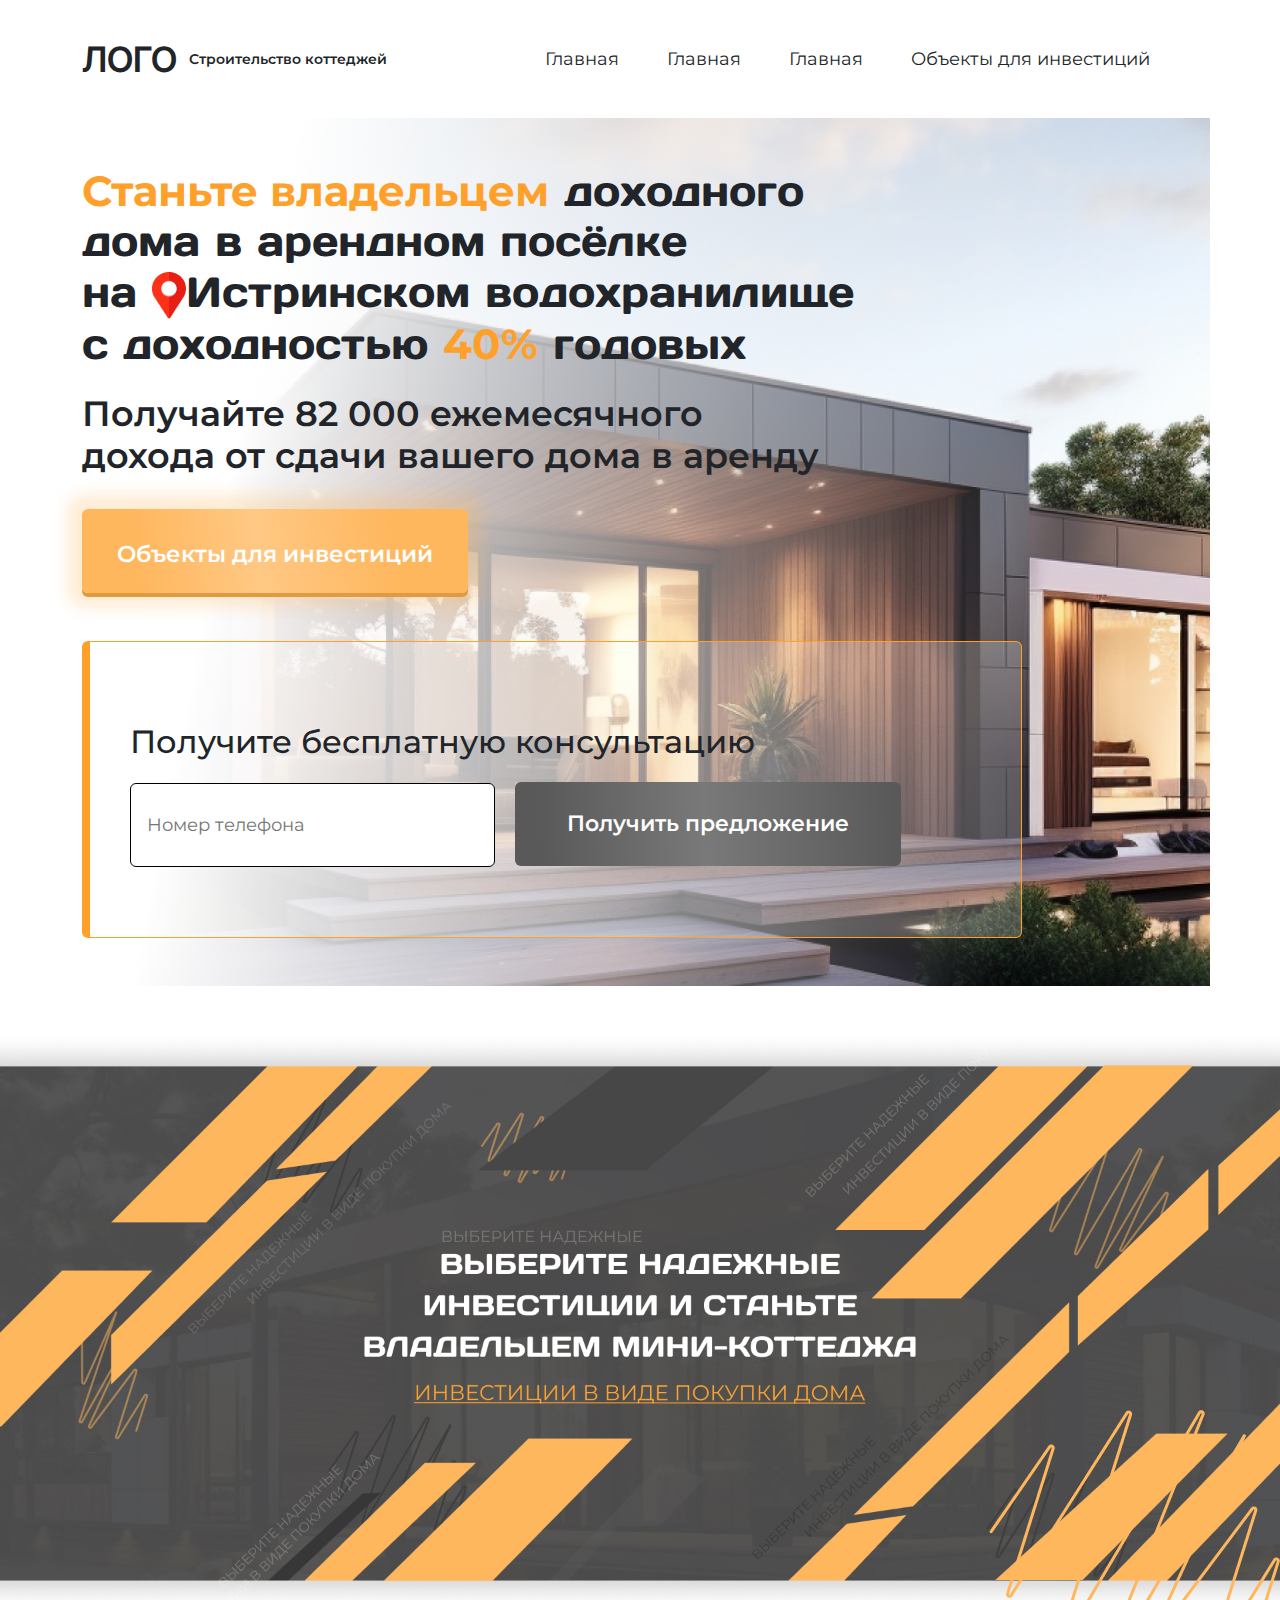
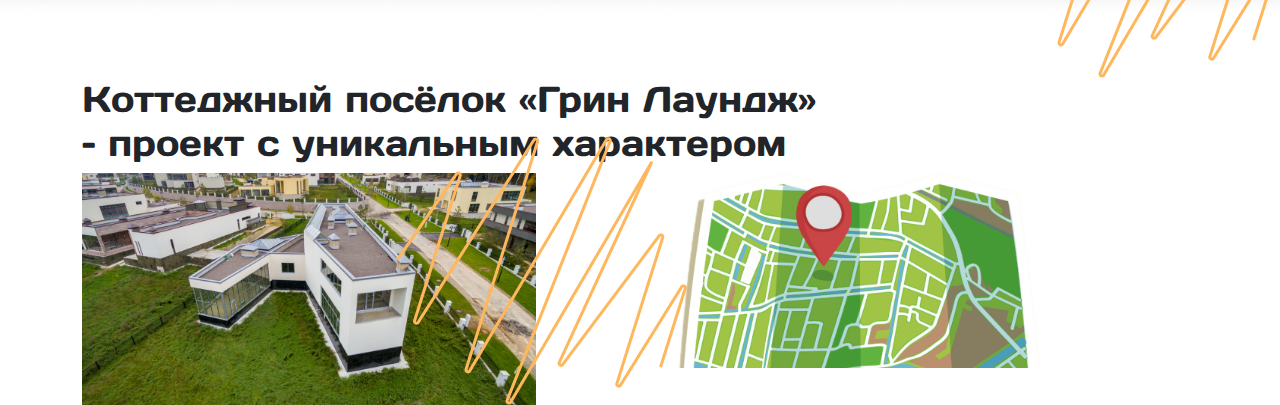
==== index.html @ 373dc723 "house" ====
<!DOCTYPE html>
<html lang="en">
<head>
    <meta charset="UTF-8">
    <meta http-equiv="X-UA-Compatible" content="IE=edge">
    <meta name="viewport" content="width=device-width, initial-scale=1.0">
    <title>Строительство домов</title>
    <link rel="stylesheet" href="static/bootstrap.min.css">
    <script src="static/bootstrap.min.js"></script>
    <script src="static/jqery3_7_1.js"></script>

    <!-- ШРИФТЫ С GOOGLE -->
    <link rel="preconnect" href="https://fonts.googleapis.com">
    <link rel="preconnect" href="https://fonts.gstatic.com" crossorigin>
    <link href="https://fonts.googleapis.com/css2?family=Inter&display=swap" rel="stylesheet">
    <link href="https://fonts.googleapis.com/css2?family=Montserrat&display=swap" rel="stylesheet">
    <link href="https://fonts.googleapis.com/css2?family=Days+One&family=Montserrat&display=swap" rel="stylesheet">
    <!-- --- -->


    <link rel="stylesheet" href="css/main.css">
    <link rel="stylesheet" href="fonts/fonts.css">



    
</head>
<body>
    <nav class="container">
        <div class="d-flex align-items-center justify-content-between nav-top">
            <div class="d-flex align-items-center logo-wrapp">
                <a class="nav-link logo" href="#">ЛОГО</a>
                <small class="ms-2">Строительство коттеджей</small>
            </div>
            <div class="d-flex align-items-center link-wrapp">
                <a class="nav-link me-5" href="#">Главная </a> 
                <a class="nav-link me-5" href="#">Главная </a> 
                <a class="nav-link me-5" href="#">Главная </a>
                <a class="nav-link me-5" href="#">Объекты для инвестиций </a>
            </div> 
        </div>
    </nav>
    <section class="container page-1"> 
        <h1 class="pt-5 page-1-h1">
            <span>Станьте владельцем</span> доходного<br>
            дома в арендном посёлке <br>
            на <img src="img/pin.png"  width="34" height="47" alt="pin">Истринском водохранилище <br>
            с доходностью <span>40%</span> годовых
        </h1>
        <h2 class="mt-4 page-1-h2">
            Получайте 82 000 ежемесячного <br>
            дохода от сдачи вашего дома в аренду
        </h2>

        <button class="mt-4 yellow-button">Объекты для инвестиций</button>

        <div class ="d-inline-block tel-feedback-form my-5">
            <p class="mt-2">Получите бесплатную консультацию</p>
            <form action="" сclass="d-flex align-items-center">
                <input type="text" placeholder="Номер телефона" class="p-3"> 
                <button type="submit" class="gray-button ms-3">Получить предложение</button>
            </form>
        </div>
    </section>

    <section class="position-relative">
        <img src="img/баннер.jpg" alt="банер-1" class="w-100"> 
        <img src="img/Vector43.png" alt="декоративный элемент 43" class="position-absolute bottom-0 end-0"> 
    </section>

    <section class="container">
        <h3>
            Коттеджный посёлок «Грин Лаундж» <br>
            – проект с уникальным характером
        </h3>
        <div class="row">
            <div class="col-6">
                <div class="position-absolute">
                    <img src="img/Rectangle9.jpg" alt="Коттеджи" class="w-75">
                    <img src="img/Vector43.png" alt="декоративный элемент 43" class="position-absolute bottom-0 end-0"> 
                </div>
            </div>            
            
            <div class="col-6">        
                <img src="img/Rectangle14.jpg" alt="Карта коттеджи" class="w-75">
            </div>   
        </div>

    </section>

</body>
</html>

<!--   -->
---- css/main.css ----
:root {
   --main-orange: #FFA02A;
   /* --main-brown: #FFA02A; */
}

*{
    font-family : Montserrat;
}

h3{
    font-family: DaysOne;
    font-size: 36px;
}


.nav-top{
    height: 118px;
}

.logo-wrapp{
    font-weight: 600 !important;
}

.link-wrapp{
    font-size: 18px !important;
}


.logo-wrapp .logo{
    width: 99px;
    height:42px;
    font-family : Inter !important;
    font-size: 35px;
    line-height: 42px;
}

.page-1{
    /* фото главное + туман*/
    background: linear-gradient(100.85deg, #FFFFFF 17.44%, rgba(255, 255, 255, 0) 83.99%),
                url('../img/foto-glavnoe.jpg');
    background-size: cover;
    background-repeat: no-repeat;
}

.page-1-h1{
    font-family: DaysOne !important;
    font-size: 42px;
    font-weight: 400 !important;
}

.page-1-h1 span{
    color: var(--main-orange) !important;
    font-weight: bold !important;
}

.page-1-h2{
    font-size: 35px;
    font-weight: 600;
}

.yellow-button{
    width: 386px;
    height: 84px;
    padding: 28px;
    border-radius: 6px;
    background: linear-gradient(83.62deg, #FFB75E -4.52%, #FFB75E 15.25%, #FFC884 45.62%, #FFB75E 80.23%, #FFB75E 100.5%);
    box-shadow: 0px 4px 0px 0px #E29A41, 0px 0px 16px 14px #FFB75E47;
    color: white;
    border: none;

    font-size: 23px;
    font-weight: 600;
}

.gray-button{
    width: 386px;
    height: 84px;
    padding: 28px;
    border-radius: 6px;
    background: linear-gradient(267.3deg, #595959 2%, #797979 50.78%, #595959 92.93%);
    color: white;
    border: none;
    
    font-size: 22px;
    font-weight: 600;
    line-height: 22px;

}

.tel-feedback-form{
    width: 940px;
    height: 297px;
    padding-top: 68px;
    padding-bottom: 68px;
    padding-left: 40px;
    border-radius: 6px;
    background: #FFFFFF36;
    border: 1px solid;
    border-left: 8px solid;
    border-color: var(--main-orange); 
}

.tel-feedback-form p{
    font-size: 32px;
    font-weight: 500;
}

.tel-feedback-form input[type='text']{
    width: 365px;
    height: 84px;
    border-radius: 6px;
    border: 1px solid;
    font-size: 18px;
}
---- fonts/fonts.css ----
@font-face {
	font-family: 'DaysOne'; 
	src: url('DaysOne-Regular.ttf'); 
}
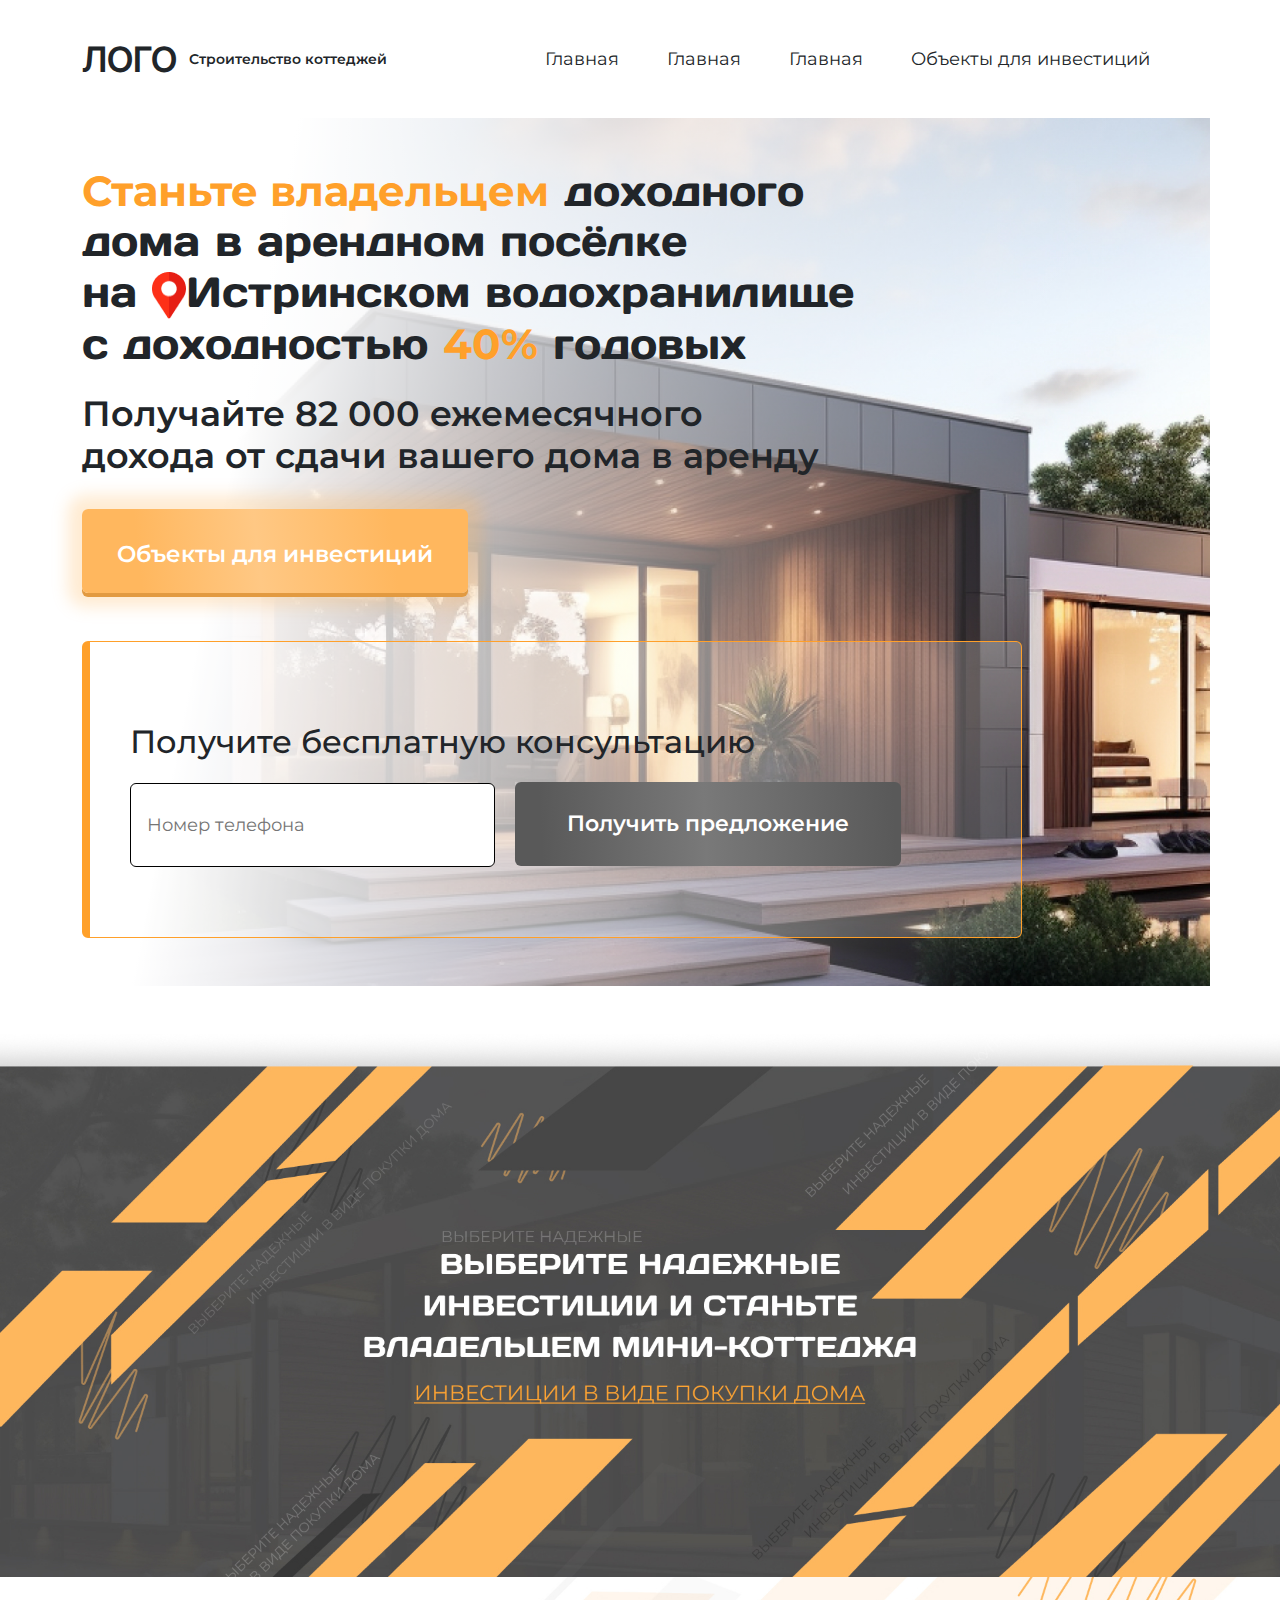
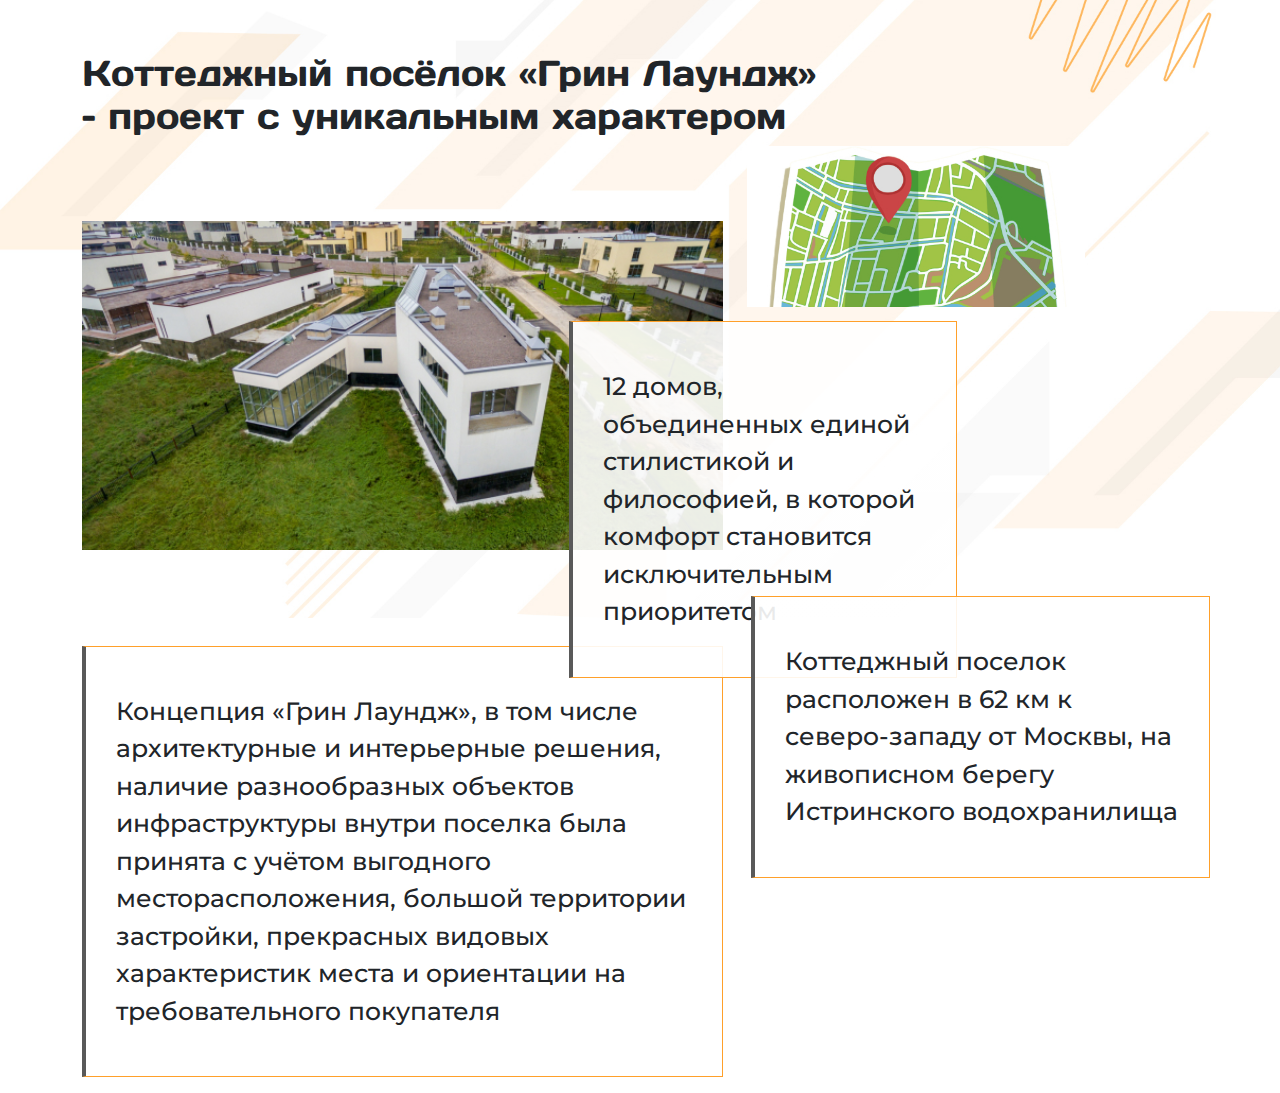
==== commit ab06b3f9: "page-2" ====
--- a/index.html
+++ b/index.html
@@ -40,7 +40,7 @@
             </div> 
         </div>
     </nav>
-    <section class="container page-1"> 
+    <section class="container page-1-bg"> 
         <h1 class="pt-5 page-1-h1">
             <span>Станьте владельцем</span> доходного<br>
             дома в арендном посёлке <br>
@@ -63,29 +63,43 @@
         </div>
     </section>
 
-    <section class="position-relative">
+    <section class="container-fluid p-0">
         <img src="img/баннер.jpg" alt="банер-1" class="w-100"> 
-        <img src="img/Vector43.png" alt="декоративный элемент 43" class="position-absolute bottom-0 end-0"> 
     </section>
 
-    <section class="container">
-        <h3>
-            Коттеджный посёлок «Грин Лаундж» <br>
-            – проект с уникальным характером
-        </h3>
-        <div class="row">
-            <div class="col-6">
-                <div class="position-absolute">
-                    <img src="img/Rectangle9.jpg" alt="Коттеджи" class="w-75">
-                    <img src="img/Vector43.png" alt="декоративный элемент 43" class="position-absolute bottom-0 end-0"> 
-                </div>
-            </div>            
-            
-            <div class="col-6">        
-                <img src="img/Rectangle14.jpg" alt="Карта коттеджи" class="w-75">
-            </div>   
+    <section class="container-fluid page-2-bg" style="padding-top: 75px">
+        <div class="container">
+            <h3>
+                Коттеджный посёлок «Грин Лаундж» <br>
+                – проект с уникальным характером
+            </h3>
+            <div class="row" >
+                <div class="col-7 position-relative" style="margin-top: 75px">
+                        <img src="img/Rectangle9.jpg" alt="Коттеджи" class="w-100">
+                        <p class = "page-2-info" style="margin-top: 96px">
+                            Концепция «Грин Лаундж», в том числе архитектурные 
+                            и интерьерные решения, наличие разнообразных объектов 
+                            инфраструктуры внутри поселка была принята с учётом выгодного месторасположения, 
+                            большой территории застройки, прекрасных видовых характеристик места и ориентации на 
+                            требовательного покупателя
+                        </p>
+
+                        <p class = "page-2-info position-absolute col-7" style="top: 100px; left: 75%;">
+                            12 домов, объединенных единой стилистикой и философией, 
+                            в которой комфорт становится исключительным приоритетом
+                        </p>
+                </div>            
+                
+                <div class="col-5 position-relative">
+                    <p class = "page-2-info position-absolute ms-3" style="top: 450px; left: 0;">
+                        Коттеджный поселок расположен
+                        в 62 км к северо-западу от Москвы,
+                        на живописном берегу Истринского водохранилища      
+                    </p>
+                    <img src="img/Rectangle14.jpg" alt="Карта коттеджи" class="w-75">
+                </div>   
+            </div>
         </div>
-
     </section>
 
 </body>
--- a/css/main.css
+++ b/css/main.css
@@ -34,7 +34,7 @@
     line-height: 42px;
 }
 
-.page-1{
+.page-1-bg{
     /* фото главное + туман*/
     background: linear-gradient(100.85deg, #FFFFFF 17.44%, rgba(255, 255, 255, 0) 83.99%),
                 url('../img/foto-glavnoe.jpg');
@@ -113,3 +113,20 @@
     font-size: 18px;
 }
 
+/* СТРАНИЦА 2 */
+.page-2-bg{
+    background: url('../img/fon2blok.jpg');
+    background-size: contain;
+    background-repeat: no-repeat;
+    /* background-position: 0 0; */
+}
+.page-2-info{
+    font-size: 25px;
+    font-weight: 500;
+    padding: 46px 30px;
+    border-left: 4px solid rgb(89,89,89);
+    border-top: 1px solid var(--main-orange);
+    border-right: 1px solid var(--main-orange);
+    border-bottom: 1px solid var(--main-orange);
+    background: linear-gradient(0deg, rgba(255, 255, 255, 0.9), rgba(255, 255, 255, 0.9));
+}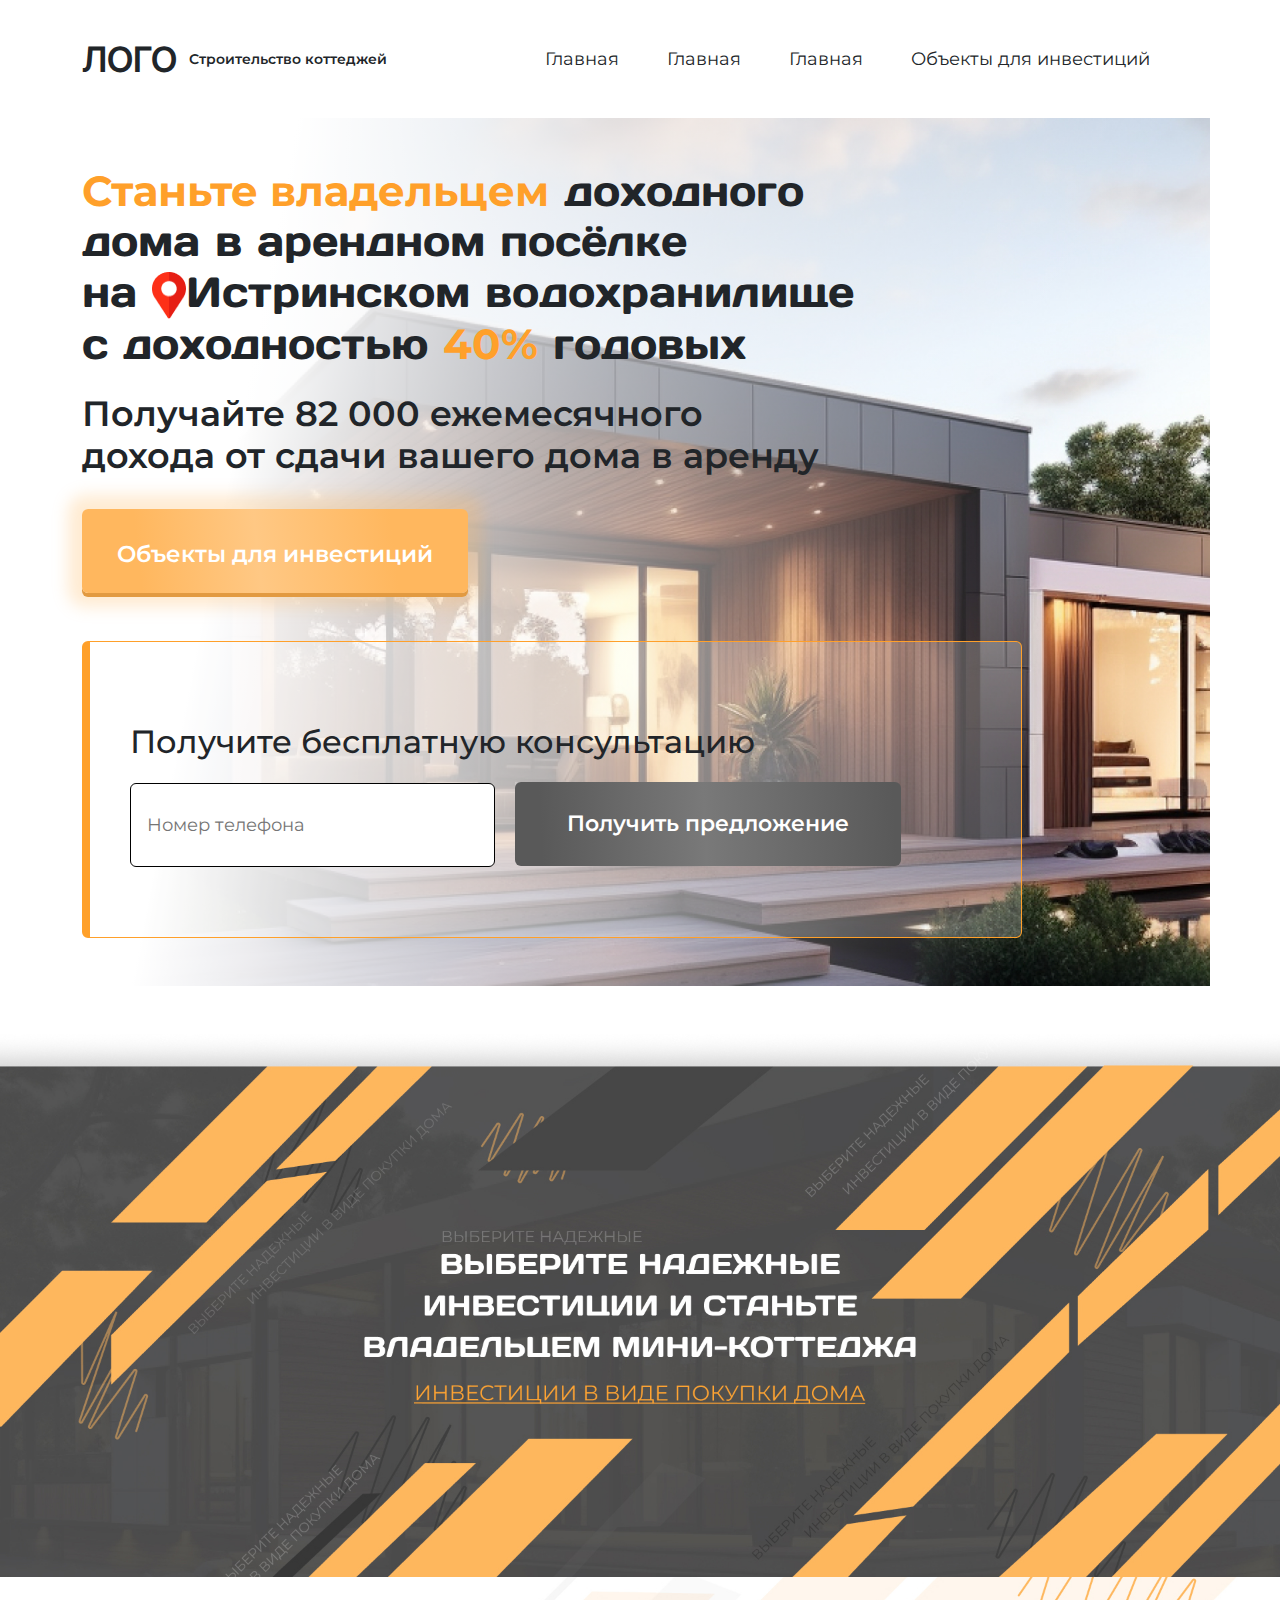
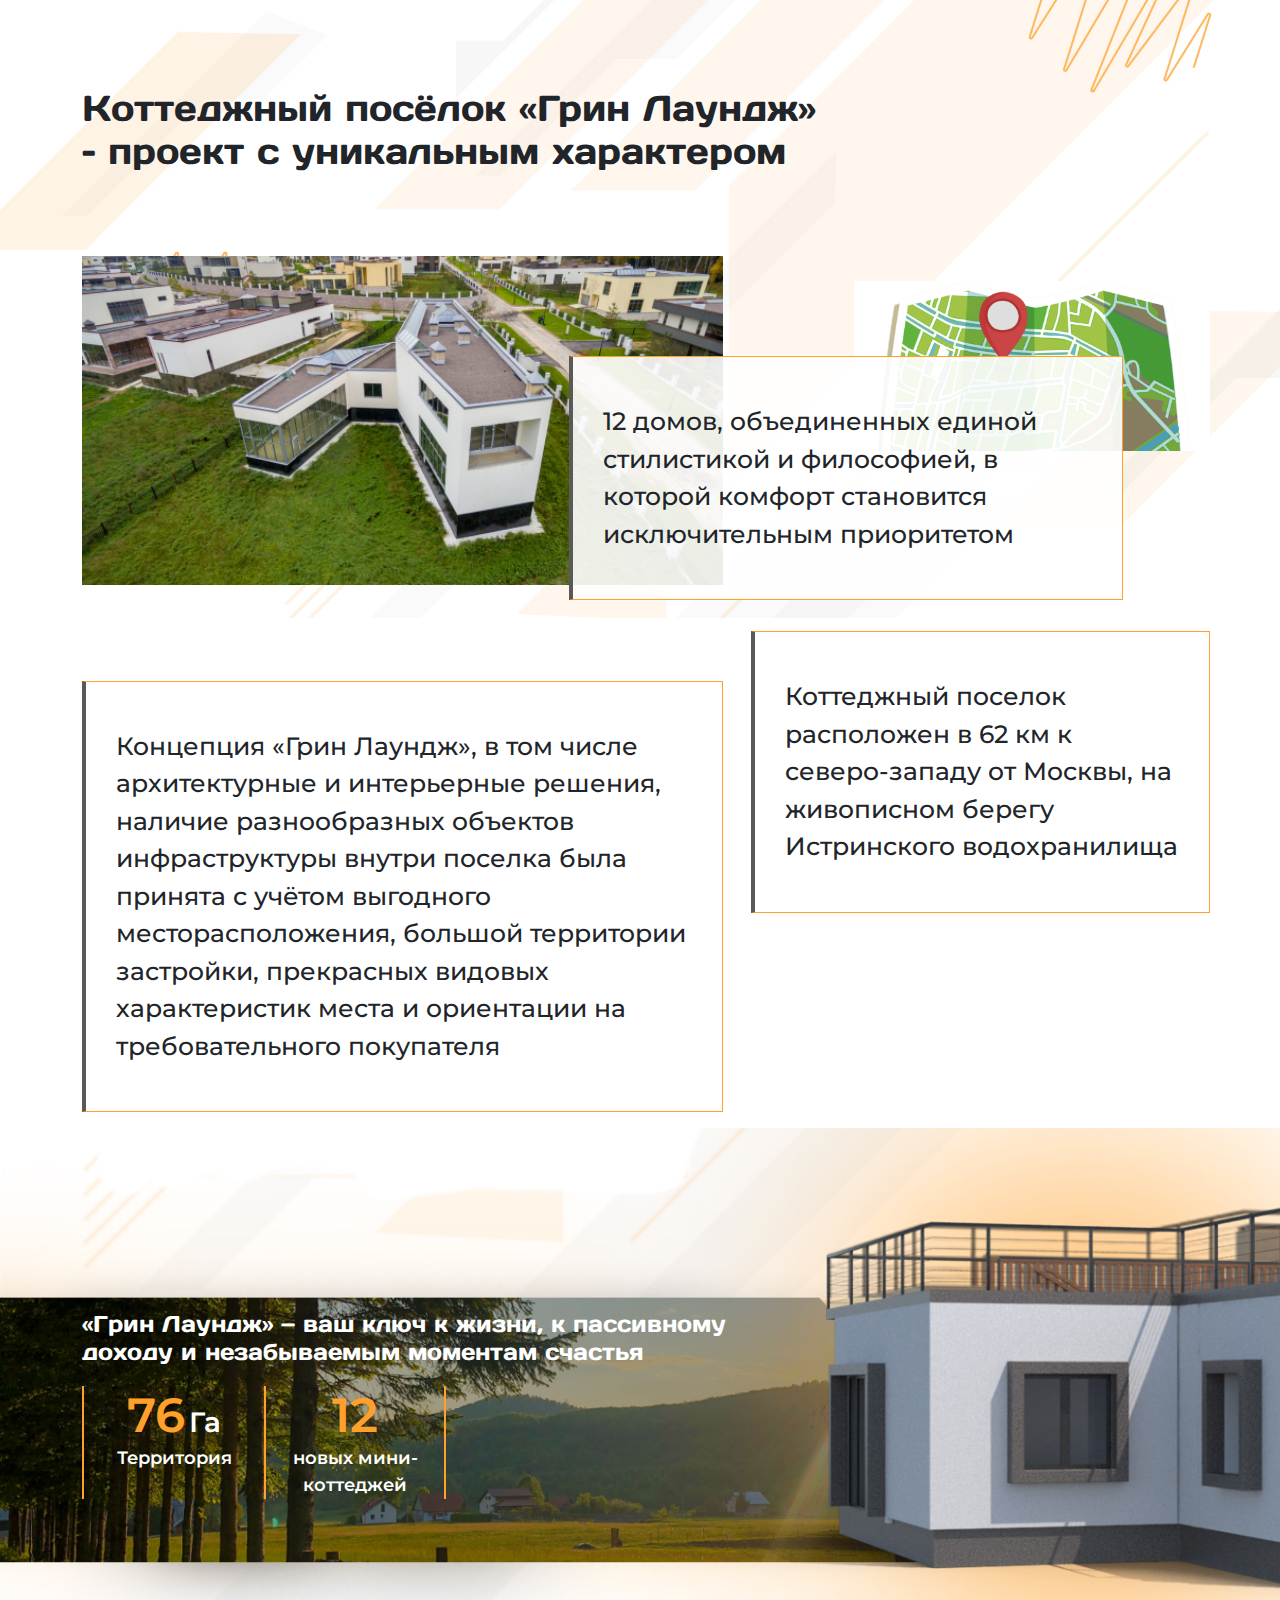
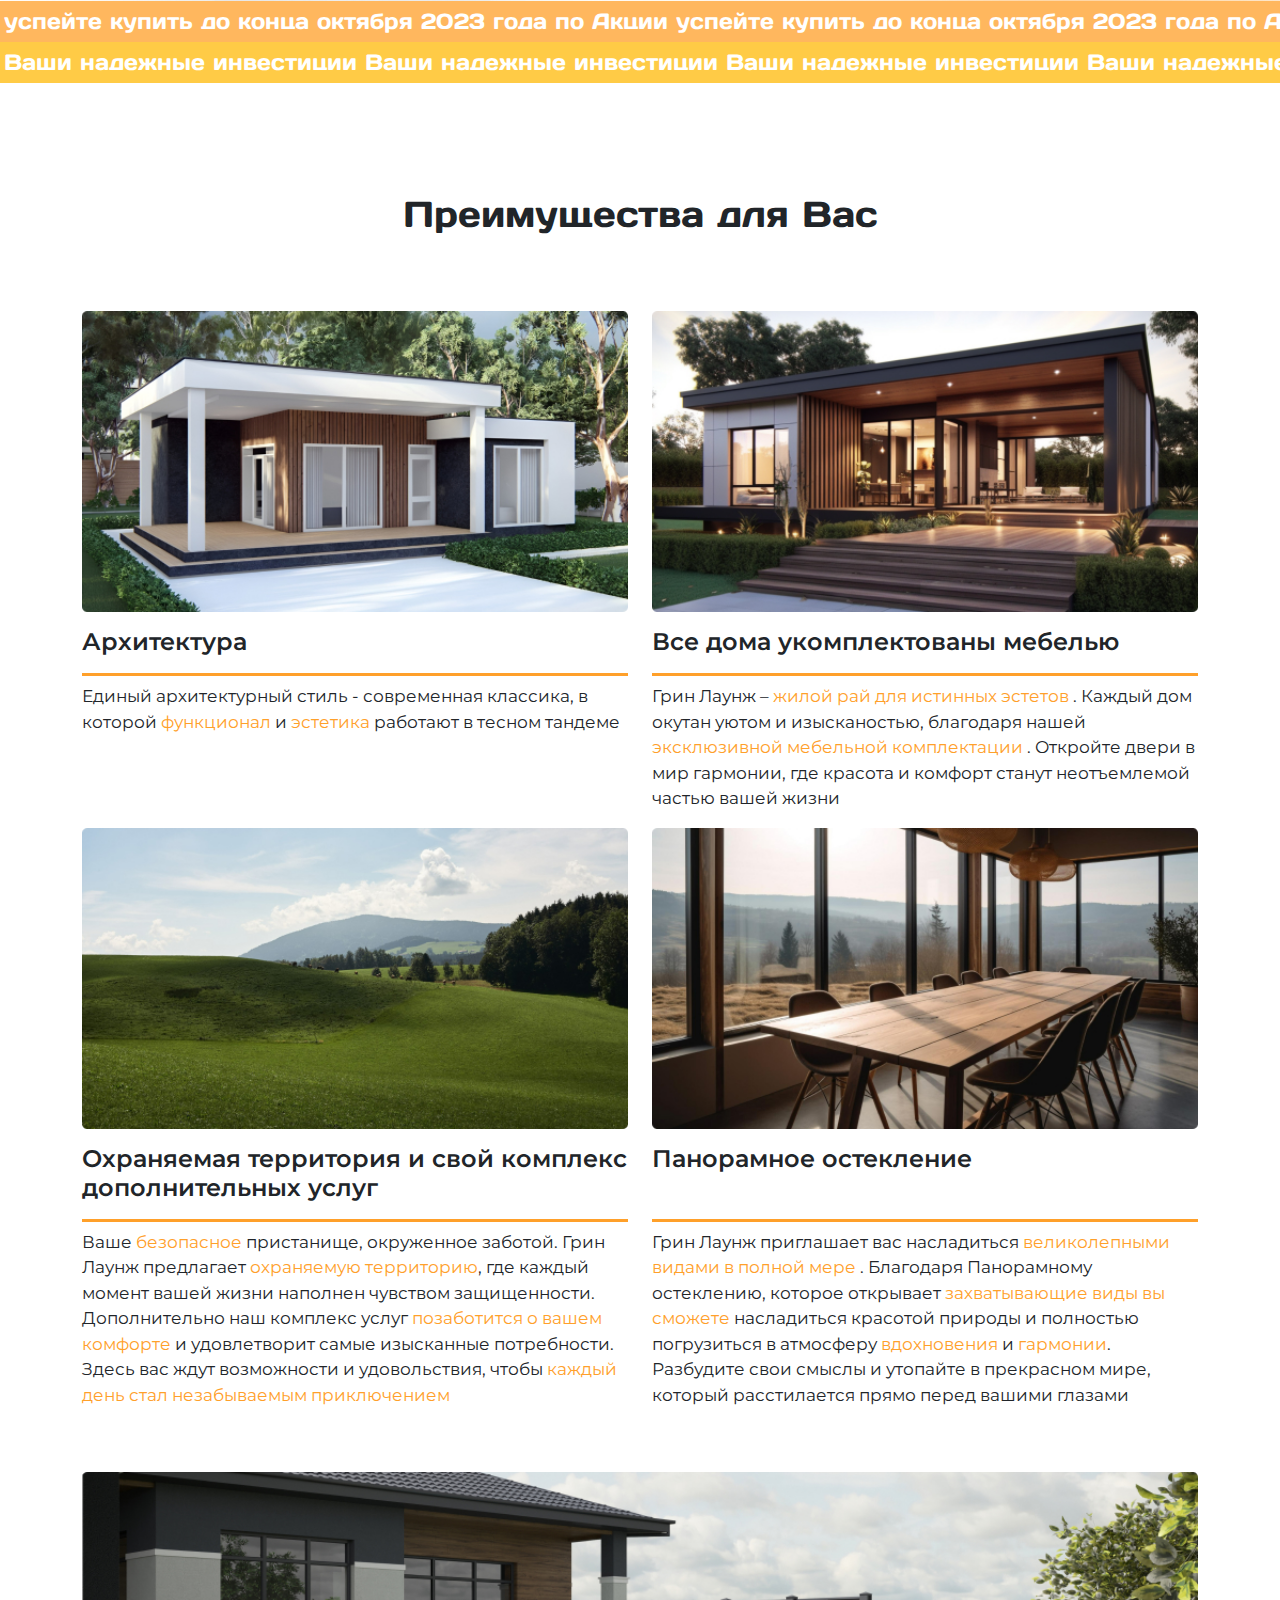
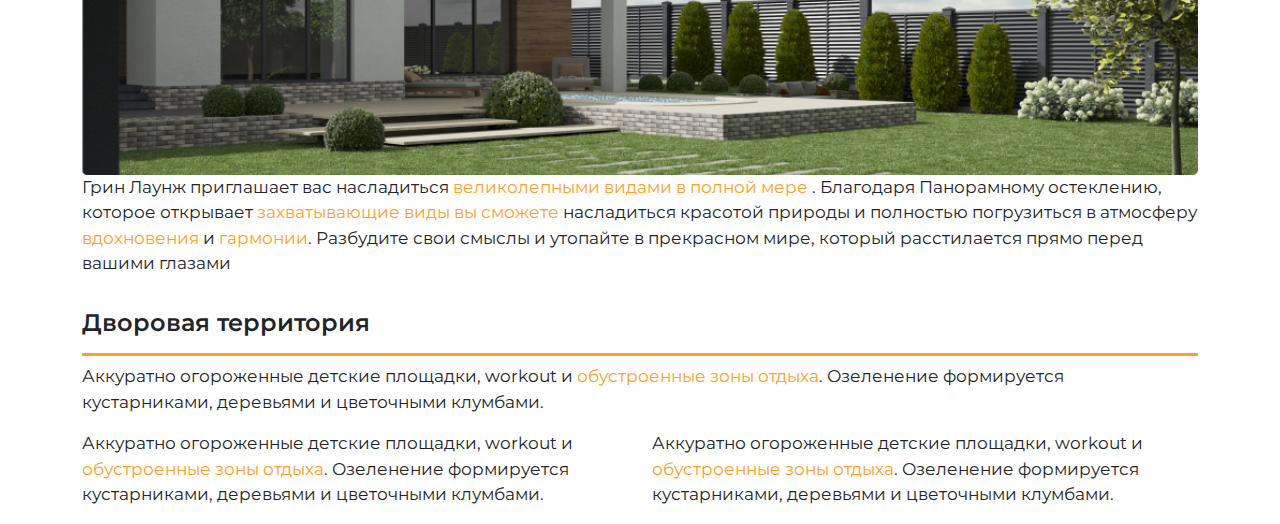
==== commit 3f690f2a: "2" ====
--- a/index.html
+++ b/index.html
@@ -67,8 +67,9 @@
         <img src="img/баннер.jpg" alt="банер-1" class="w-100"> 
     </section>
 
-    <section class="container-fluid page-2-bg" style="padding-top: 75px">
-        <div class="container">
+    <section class="container-fluid p-0 page-2-bg">
+        <div class="container" style="padding-top: 110px;">
+            <!-- style="margin-top: 110px; -->
             <h3>
                 Коттеджный посёлок «Грин Лаундж» <br>
                 – проект с уникальным характером
@@ -84,25 +85,130 @@
                             требовательного покупателя
                         </p>
 
-                        <p class = "page-2-info position-absolute col-7" style="top: 100px; left: 75%;">
+                        <p class = "page-2-info position-absolute col-10" style="top: 100px; left: 75%; z-index: 1;">
                             12 домов, объединенных единой стилистикой и философией, 
                             в которой комфорт становится исключительным приоритетом
                         </p>
                 </div>            
                 
                 <div class="col-5 position-relative">
-                    <p class = "page-2-info position-absolute ms-3" style="top: 450px; left: 0;">
+                    <p class = "page-2-info position-absolute ms-3" style="top: 450px; left: 0; z-index: 2;">
                         Коттеджный поселок расположен
                         в 62 км к северо-западу от Москвы,
                         на живописном берегу Истринского водохранилища      
                     </p>
-                    <img src="img/Rectangle14.jpg" alt="Карта коттеджи" class="w-75">
+                    <img src="img/Rectangle14.jpg" alt="Карта коттеджи" Width="440" style="top: 100px; right: 0;"
+                    class="w-75 position-absolute ms-3">
                 </div>   
             </div>
         </div>
-    </section>
-
+        <div class="position-relative">
+            <img src="img/fon2block-bottom.jpg" class="w-100" alt="Коттеджный поселок рекламка">
+                <div class="position-absolute left-0 top-0 w-100">
+                    <section class="container text-white">
+                        <div class="col-8 pe-3">
+                            <h3 class="page-2-h3">
+                                «Грин Лаундж» — ваш ключ к жизни, к пассивному доходу и 
+                                незабываемым моментам счастья
+                            </h3>
+                            <div class="d-flex">
+                                <p class="text-center inf-p">
+                                    <span class="big-digit">76</span> <span style="font-size:28px;">Га</span> <br>
+                                    <span class="inf-span">Территория</span>
+                                </p>
+
+                                <p class="text-center inf-p inf-p-e">
+                                    <span class="big-digit">12</span> <br>
+                                    <span class="inf-span">новых мини- <br> коттеджей</span>
+                                </p>
+                            </div>
+                        </div>
+                    </section>
+                </div>
+        </div>
+        <div class="overflow-hidden">
+            <p class="p-1 m-0 ribbon-p text-nowrap" style = "background: #FFB75E;" >
+            успейте купить до конца октября 2023 года по Акции успейте купить до конца октября 2023 года по Акции
+            </p>
+            <p class="p-1 m-0 ribbon-p text-nowrap" style = "background: #FFCB46;" >
+                Ваши надежные инвестиции Ваши надежные инвестиции Ваши надежные инвестиции Ваши надежные инвестиции
+            </p>
+        </div>    
+    </section>
+    <section class="container">
+        <div class="row">
+            <h3 class="text-center" style = "margin: 110px 0 75px 0">Преимущества для Вас</h3>
+            <div class="col-6"> 
+                <img src="img/Rectangle16.jpg" class="w-100" alt="Преимущества для Вас Архитектура">
+                <h4 class="py-3 decorator"> Архитектура </h4>
+                <p class="orange-span p-3-inf"> Единый архитектурный стиль - современная классика, в которой 
+                    <span>функционал</span> и <span>эстетика</span> работают в тесном тандеме
+                </p>
+            </div>
+            <div class="col-6"> 
+                <img src="img/Rectangle17.jpg" class="w-100" alt="Преимущества для Вас. Все дома укомплектованы мебелью">
+                <h4 class="py-3 decorator"> Все дома укомплектованы мебелью </h4>
+                <p class="orange-span p-3-inf"> Грин Лаунж – <span> жилой рай для истинных эстетов </span>. 
+                    Каждый дом окутан уютом и изысканостью, благодаря нашей <span>эксклюзивной мебельной комплектации</span> . 
+                    Откройте двери в мир гармонии, где красота и комфорт станут неотъемлемой частью вашей жизни
+                </p>
+            </div>
+        </div>
+
+        <div class="row">
+            <div class="col-6"> 
+                <img src="img/Rectangle18.jpg" class="w-100" alt="Преимущества для Вас Охраняемая территория">
+                <h4 class="py-3 decorator"> Охраняемая территория и свой комплекс дополнительных услуг </h4>
+                <p class="orange-span p-3-inf"> 
+                    Ваше <span>безопасное </span> пристанище, окруженное заботой. 
+                    Грин Лаунж предлагает <span>охраняемую территорию</span>, где каждый момент 
+                    вашей жизни наполнен чувством защищенности. Дополнительно наш комплекс услуг 
+                    <span>позаботится о вашем комфорте</span> и удовлетворит самые изысканные потребности. 
+                    Здесь вас ждут возможности и удовольствия, чтобы <span>каждый день стал незабываемым приключением</span>
+                </p>
+            </div>
+            <div class="col-6"> 
+                <img src="img/Rectangle247.jpg" class="w-100" alt="Преимущества для Вас. Панорамное остекление">
+                <h4 class="py-3 decorator"> Панорамное остекление <br> &nbsp; </h4>
+                <p class="orange-span p-3-inf"> 
+                    Грин Лаунж приглашает вас насладиться <span> великолепными видами в полной мере </span>. 
+                    Благодаря Панорамному остеклению, которое открывает <span> захватывающие виды вы сможете </span> 
+                    насладиться красотой природы и полностью погрузиться в атмосферу <span>вдохновения</span> и <span>гармонии</span>. 
+                    Разбудите свои смыслы и утопайте в прекрасном мире, который расстилается 
+                    прямо перед вашими глазами
+                </p>
+            </div>
+            <div class="col-12 mt-5"> 
+                <img src="img/Rectangle20.jpg" class="w-100" alt="Преимущества для Вас. Дворовая территория">
+                <p class="orange-span p-3-inf"> 
+                    Грин Лаунж приглашает вас насладиться <span> великолепными видами в полной мере </span>. 
+                    Благодаря Панорамному остеклению, которое открывает <span> захватывающие виды вы сможете </span> 
+                    насладиться красотой природы и полностью погрузиться в атмосферу <span>вдохновения</span> и <span>гармонии</span>. 
+                    Разбудите свои смыслы и утопайте в прекрасном мире, который расстилается 
+                    прямо перед вашими глазами
+                </p>
+                <h4 class="py-3 decorator"> Дворовая территория</h4>
+                <p class="orange-span p-3-inf"> 
+                    Аккуратно огороженные детские площадки, workout и <span>обустроенные зоны отдыха</span>.
+                    Озеленение формируется кустарниками, деревьями и цветочными клумбами.
+                </p>
+            </div>
+            <div class="col-6">
+                <p class="orange-span p-3-inf"> 
+                    Аккуратно огороженные детские площадки, workout и <span>обустроенные зоны отдыха</span>.
+                    Озеленение формируется кустарниками, деревьями и цветочными клумбами.
+                </p>
+            </div>
+            <div class="col-6">
+                <p class="orange-span p-3-inf"> 
+                    Аккуратно огороженные детские площадки, workout и <span>обустроенные зоны отдыха</span>.
+                    Озеленение формируется кустарниками, деревьями и цветочными клумбами.
+                </p>
+            </div> 
+        </div>
+
+    </section>
 </body>
 </html>
 
-<!--   -->+<!-- style="font-size:23px; margin-top: 25%" -->--- a/css/main.css
+++ b/css/main.css
@@ -10,6 +10,10 @@
 h3{
     font-family: DaysOne;
     font-size: 36px;
+}
+
+.main-orange{
+    color: var(--main-orange);
 }
 
 
@@ -129,4 +133,68 @@
     border-right: 1px solid var(--main-orange);
     border-bottom: 1px solid var(--main-orange);
     background: linear-gradient(0deg, rgba(255, 255, 255, 0.9), rgba(255, 255, 255, 0.9));
-}+}
+
+.page-2-bottom{
+    background: url('../img/fon2block-bottom.jpg');
+    background-size: 100%;
+    background-repeat: no-repeat;
+    height: 200px;
+}
+
+.page-2-h3{
+    font-size:23px !important;  
+    margin-top: 25% !important;
+}
+
+.big-digit{
+    font-family: Montserrat;
+    font-size: 48px;
+    font-weight: 600;
+    line-height: 59px;
+    color: var(--main-orange);
+}
+
+.inf-span{
+    font-size: 18px;
+}
+
+.inf-p{
+    margin-top: 12px;
+    font-weight: 600;
+    border-left: 2px solid var(--main-orange);
+    width: 25%;
+}
+
+
+.inf-p-e{
+    border-right: 2px solid var(--main-orange);
+}
+
+.ribbon-p{
+    font-family: DaysOne;
+    font-size: 22px;
+    font-weight: 400;
+    color: white;
+}
+
+/* СТРАНИЦА 3 */
+h4{
+    font-family: Montserrat;
+    font-size: 24px;
+    font-weight: 600;
+}
+
+.decorator{
+    border-bottom: 3px solid var(--main-orange);
+}
+.orange-span span
+{
+    color: var(--main-orange) !important; 
+}
+
+.p-3-inf{
+    font-family: Montserrat;
+    font-size: 17px;
+    font-weight: 400;
+}
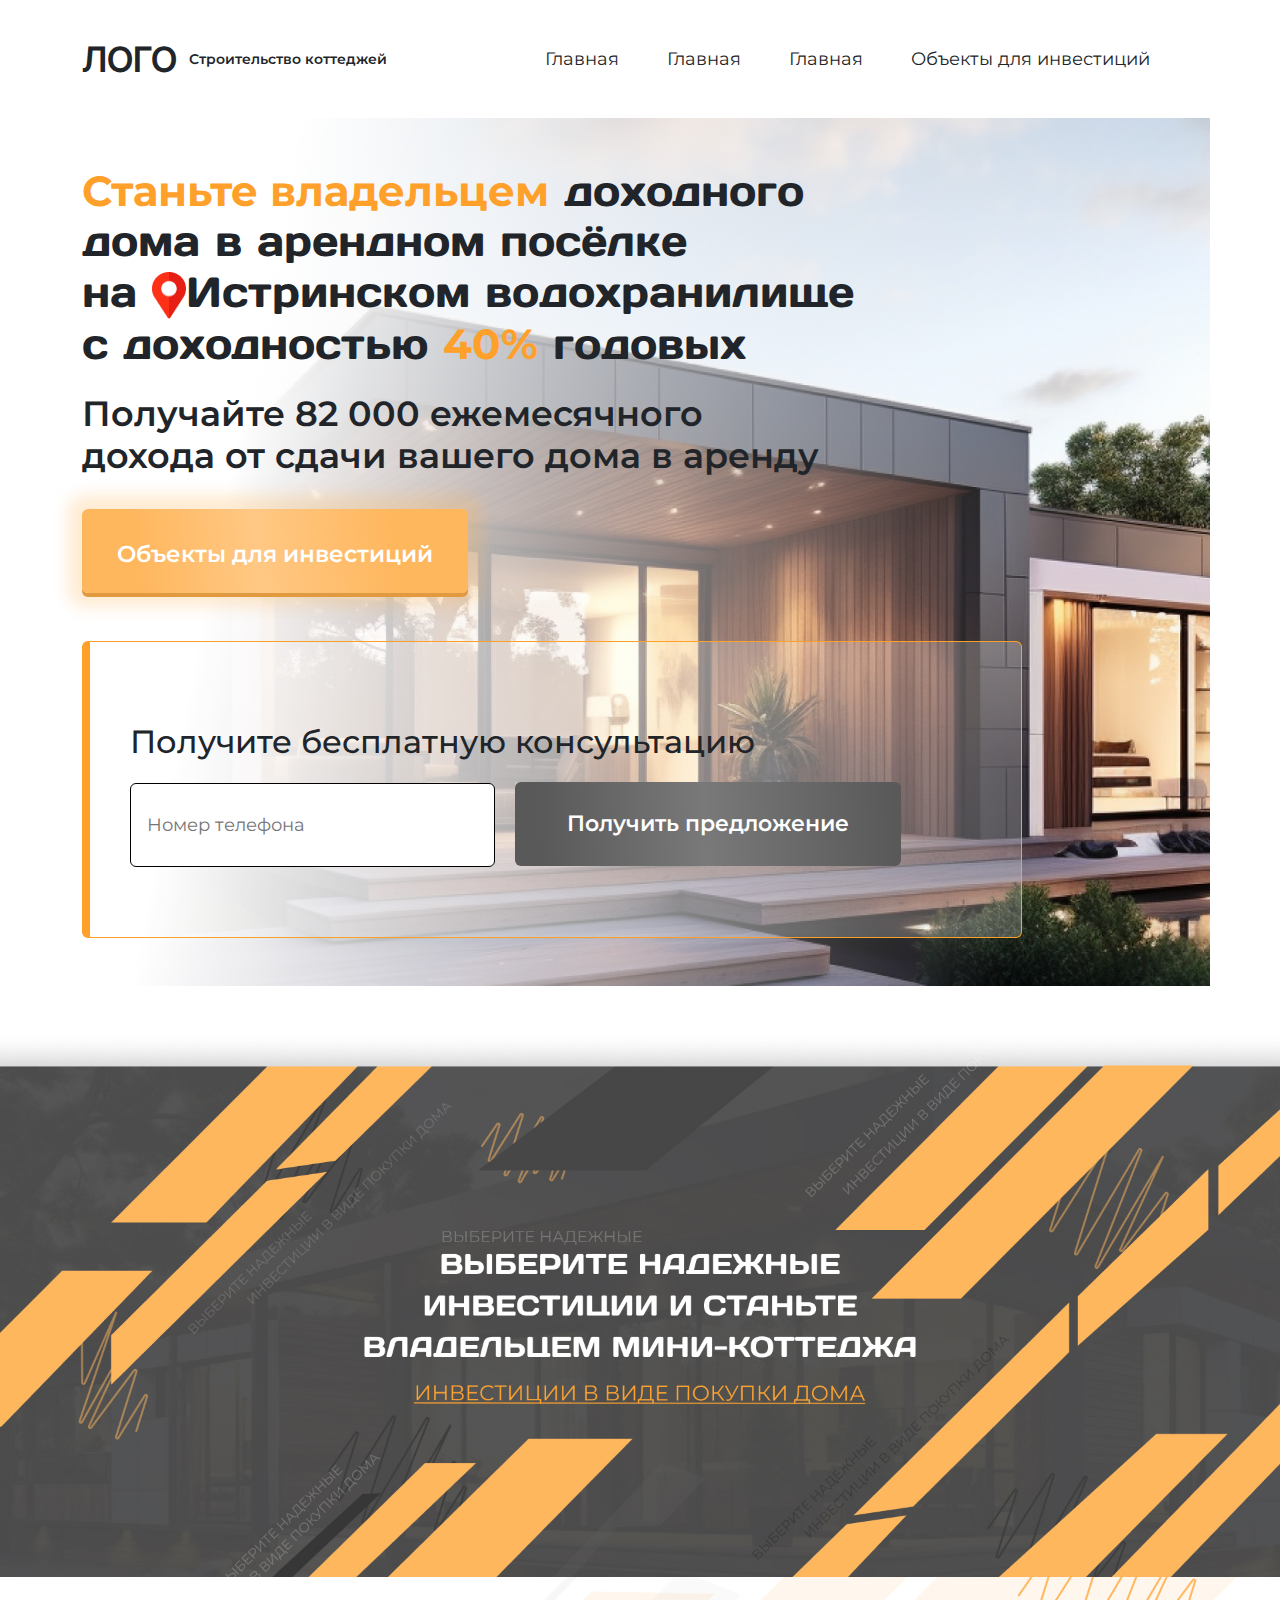
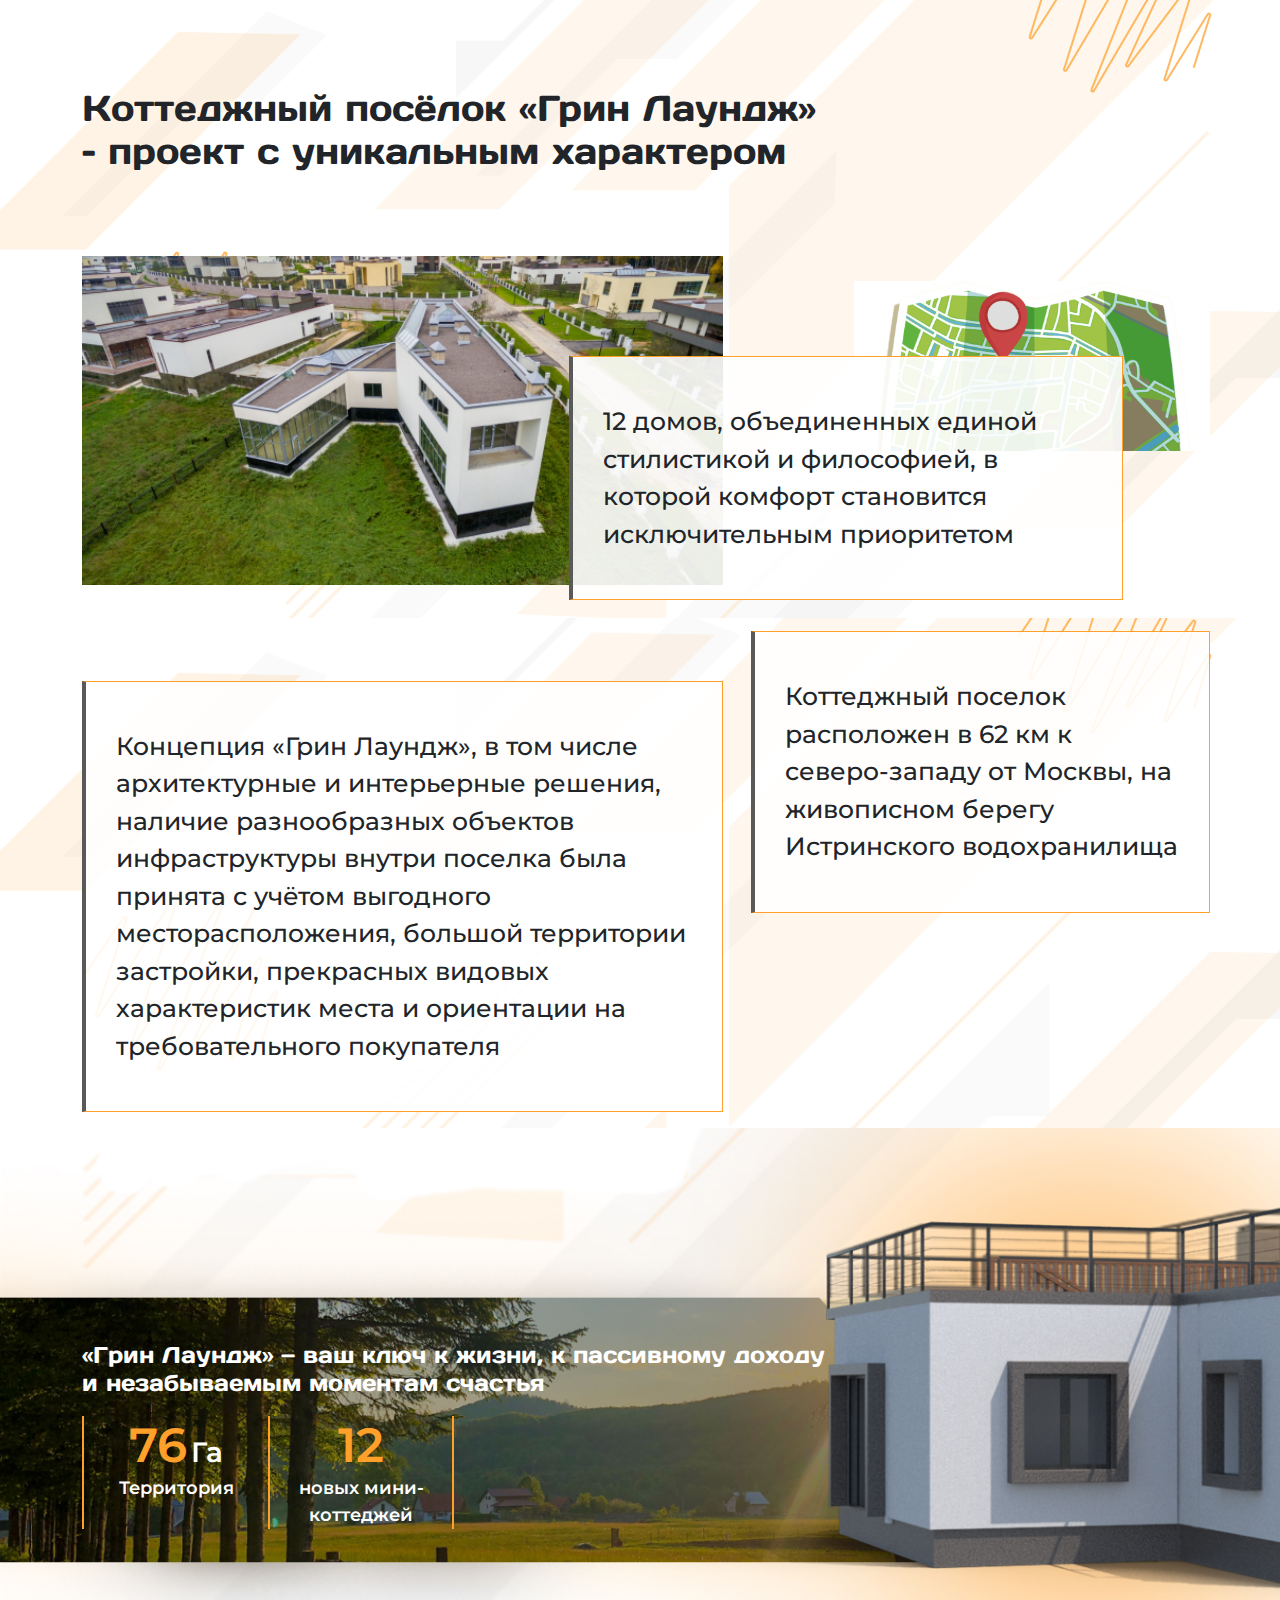
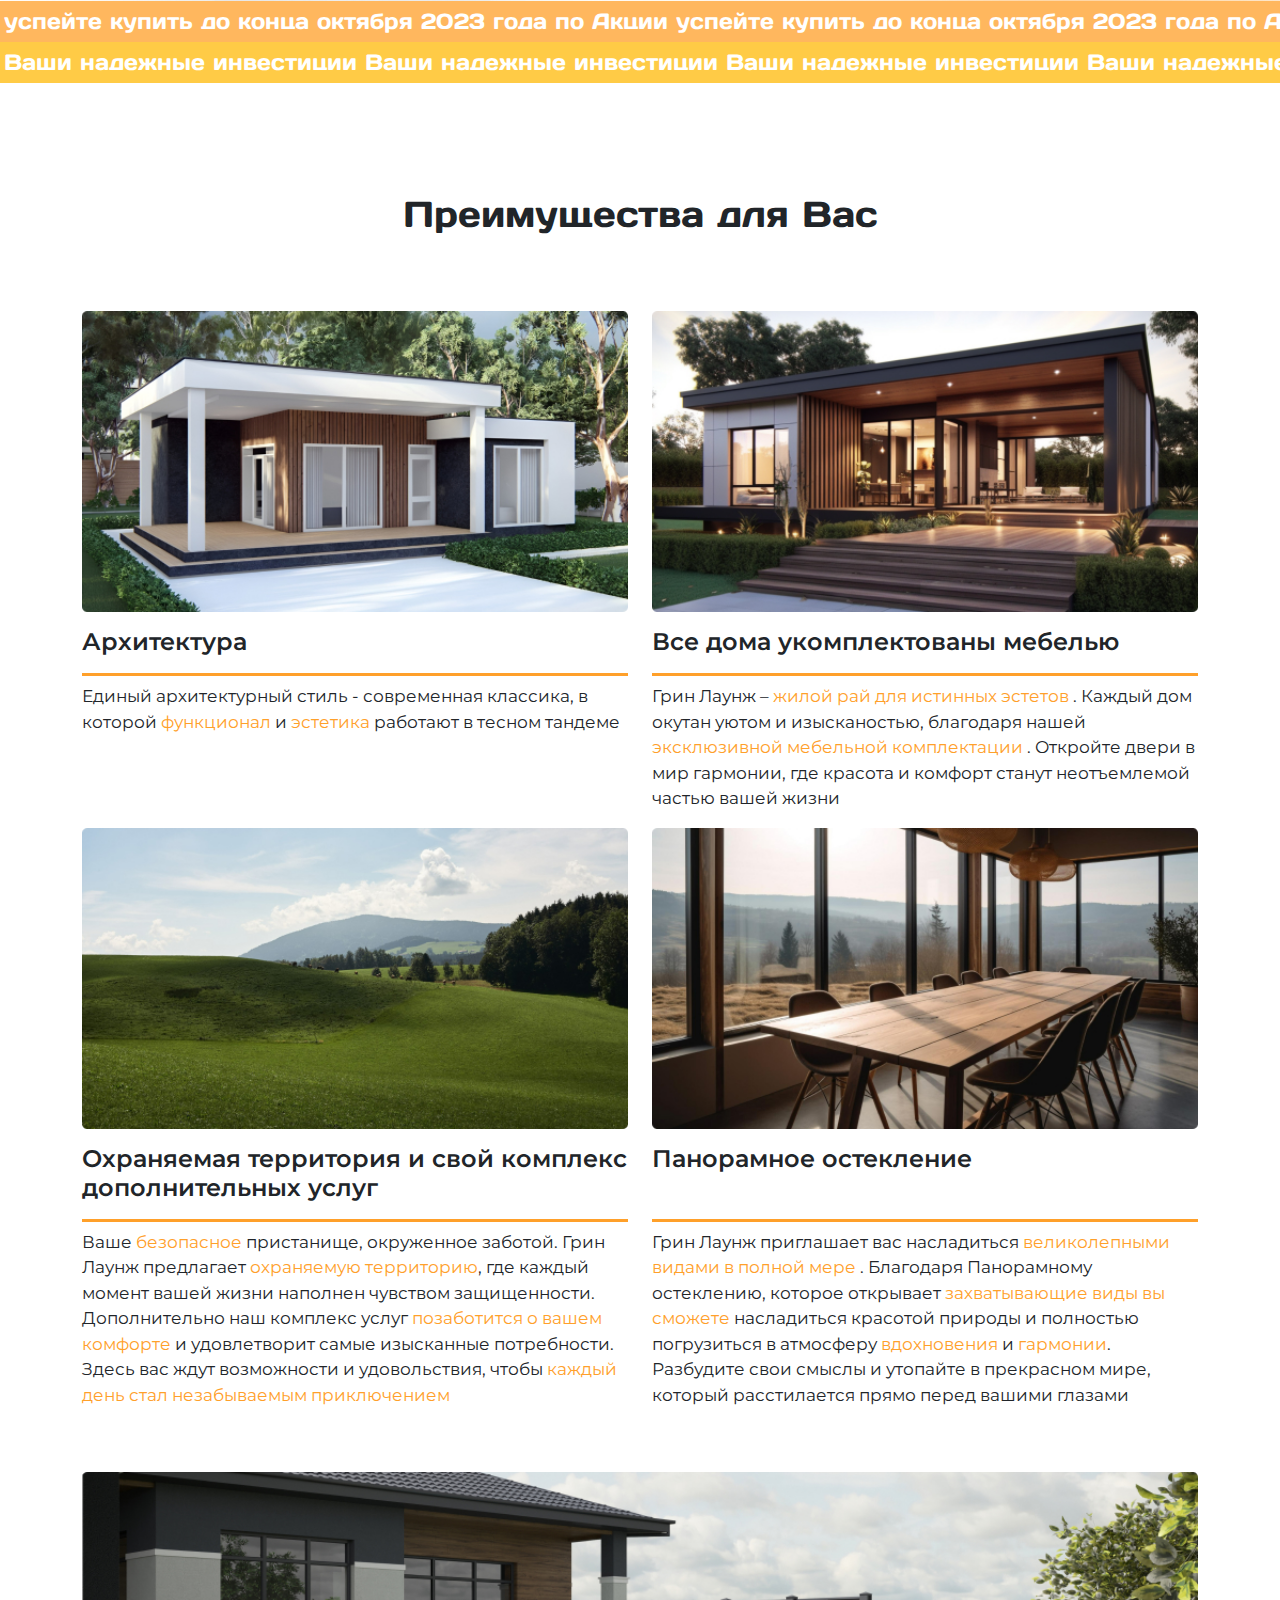
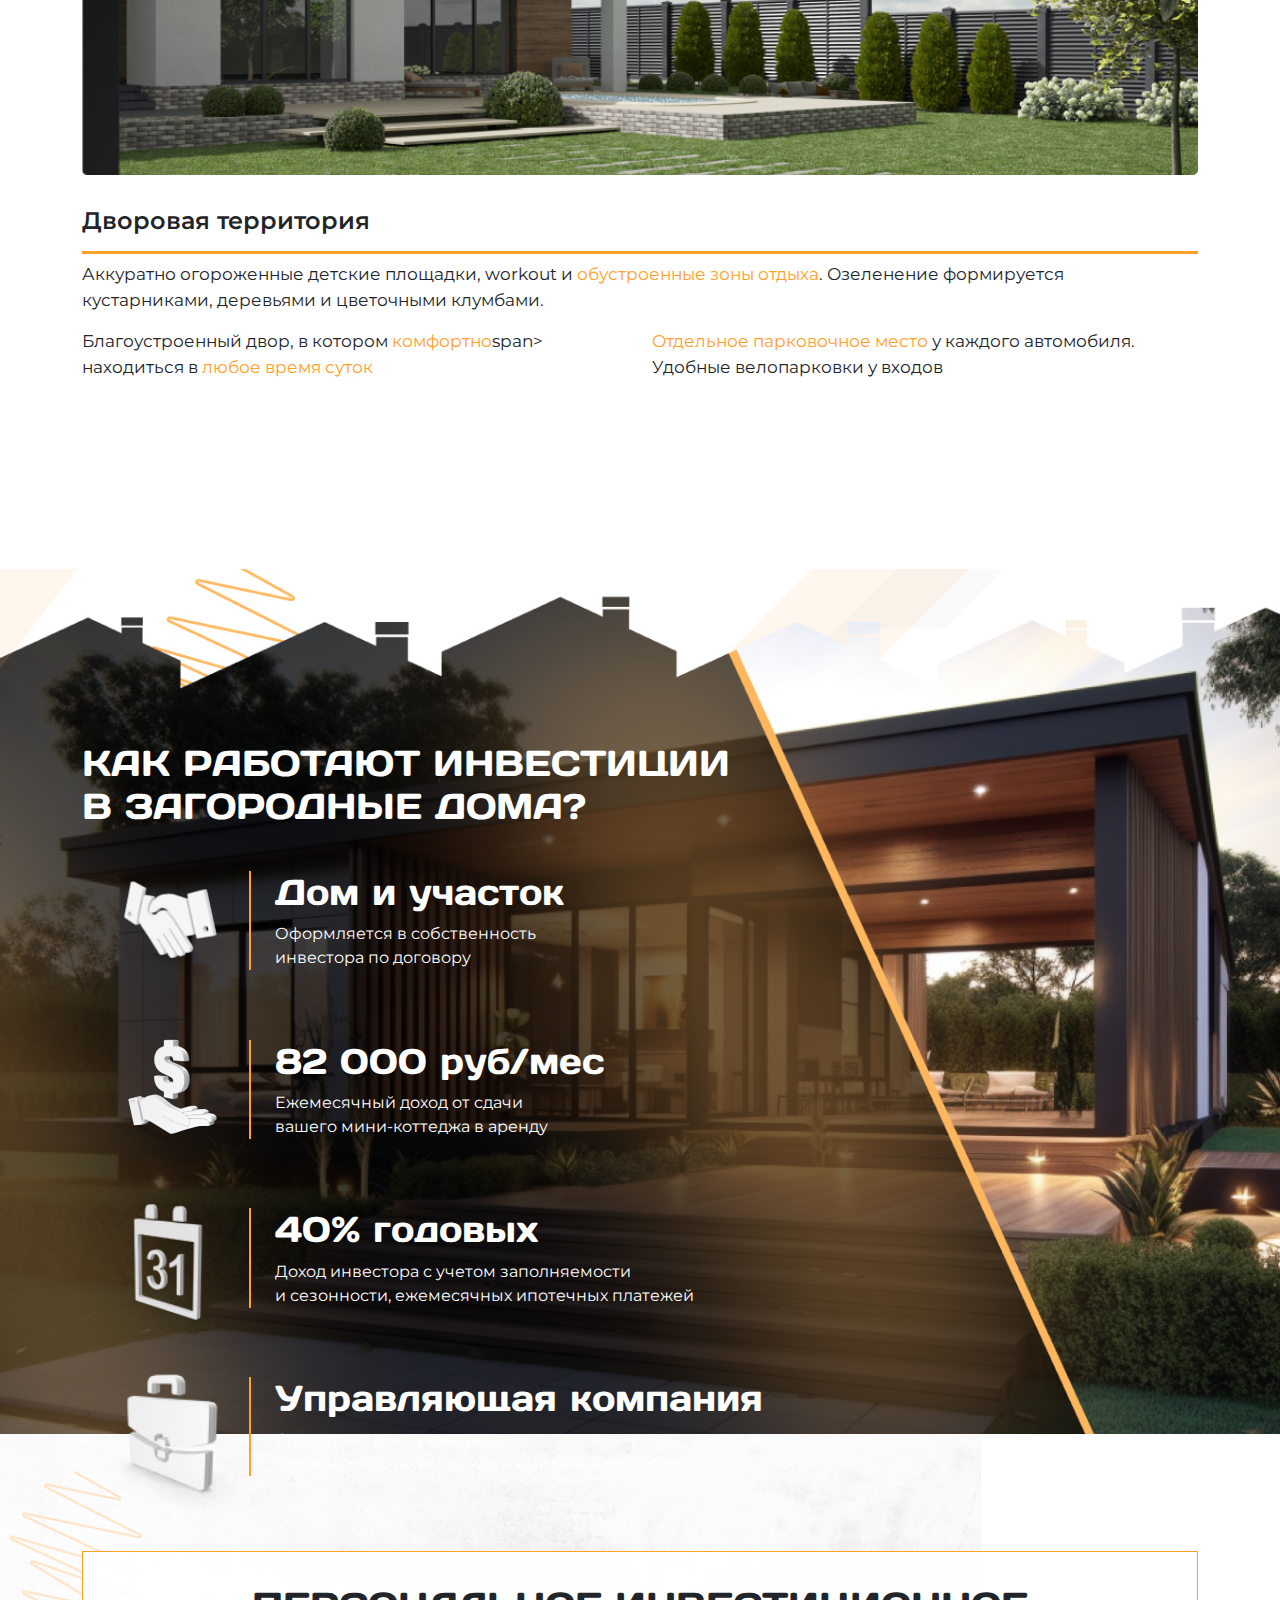
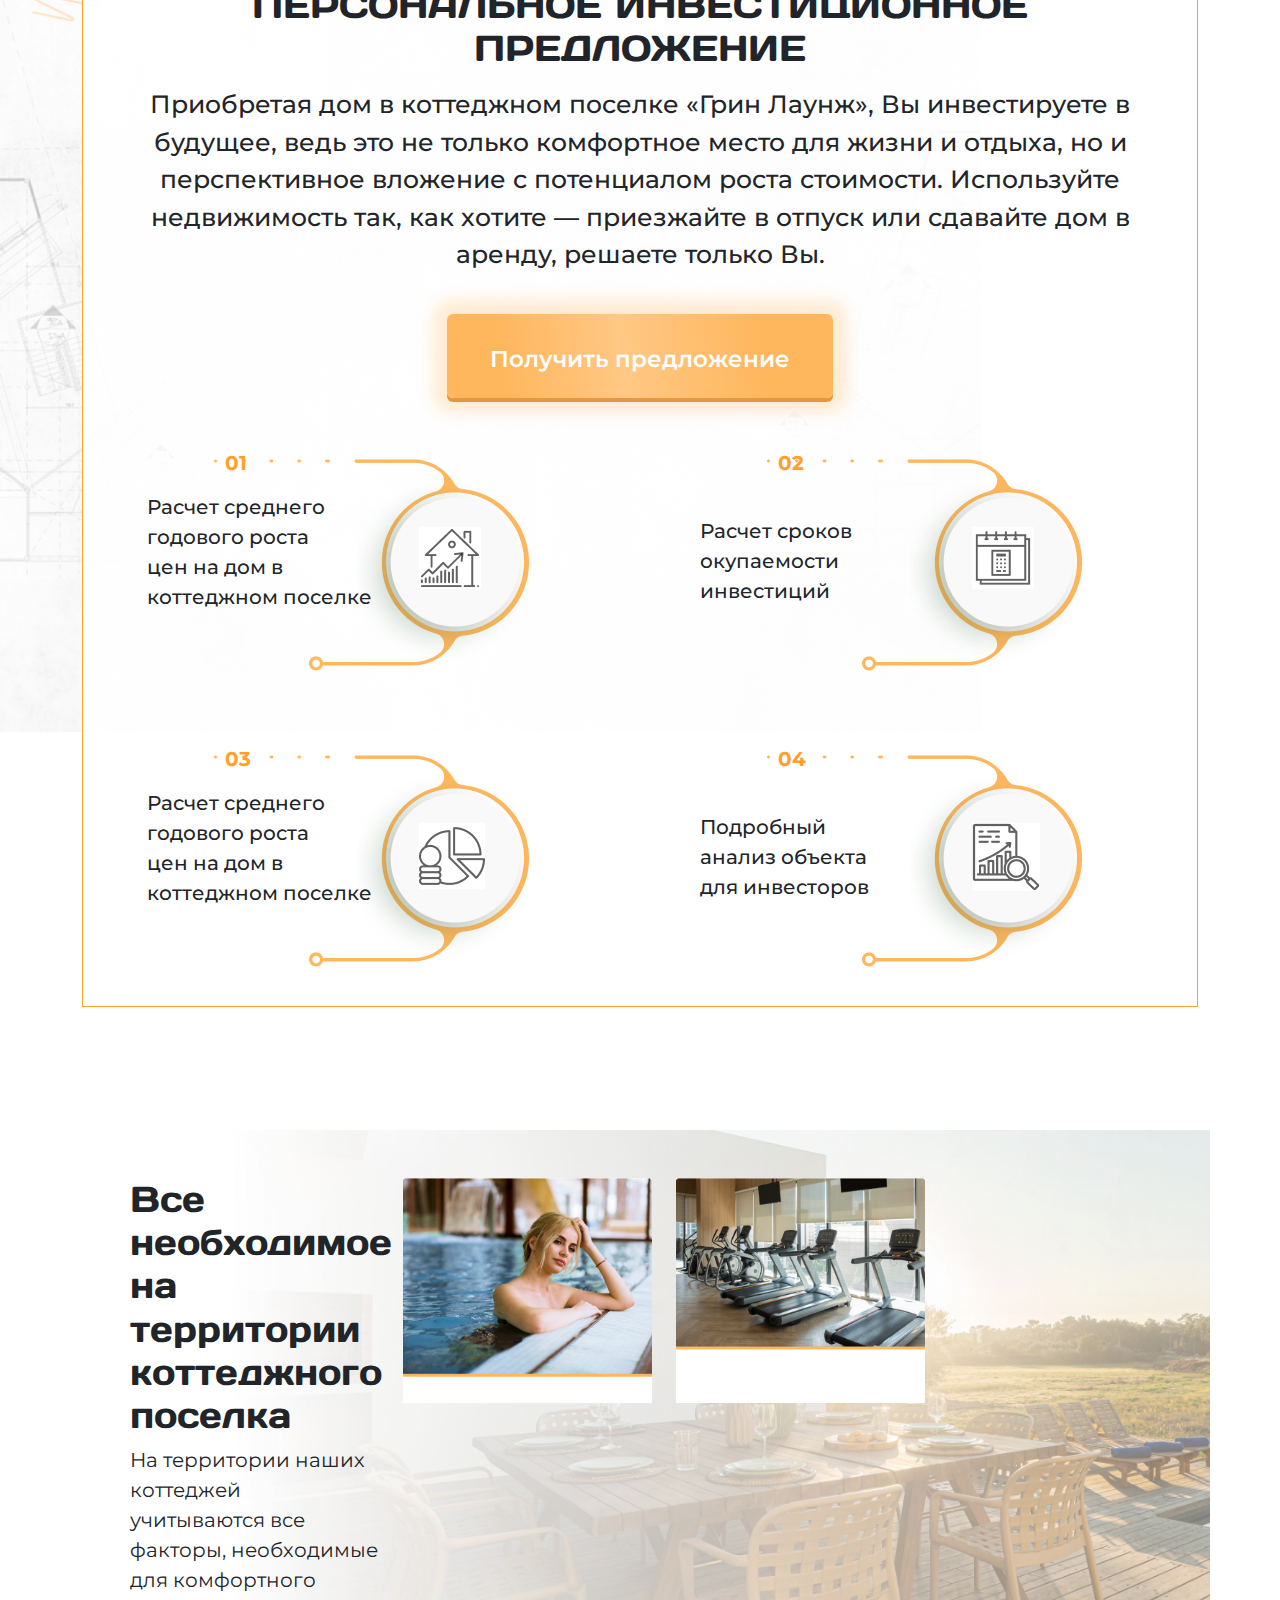
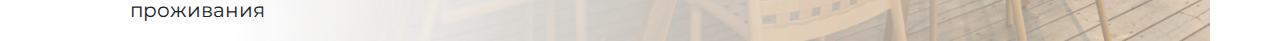
==== commit b06f7a3a: "block-6" ====
--- a/index.html
+++ b/index.html
@@ -104,9 +104,9 @@
         </div>
         <div class="position-relative">
             <img src="img/fon2block-bottom.jpg" class="w-100" alt="Коттеджный поселок рекламка">
-                <div class="position-absolute left-0 top-0 w-100">
+                <div class="position-absolute left-0 w-100" style="top: 45%">
                     <section class="container text-white">
-                        <div class="col-8 pe-3">
+                        <div class="col-8">
                             <h3 class="page-2-h3">
                                 «Грин Лаундж» — ваш ключ к жизни, к пассивному доходу и 
                                 незабываемым моментам счастья
@@ -140,14 +140,14 @@
             <h3 class="text-center" style = "margin: 110px 0 75px 0">Преимущества для Вас</h3>
             <div class="col-6"> 
                 <img src="img/Rectangle16.jpg" class="w-100" alt="Преимущества для Вас Архитектура">
-                <h4 class="py-3 decorator"> Архитектура </h4>
+                <h4 class="py-3 bottom-decorator"> Архитектура </h4>
                 <p class="orange-span p-3-inf"> Единый архитектурный стиль - современная классика, в которой 
                     <span>функционал</span> и <span>эстетика</span> работают в тесном тандеме
                 </p>
             </div>
             <div class="col-6"> 
                 <img src="img/Rectangle17.jpg" class="w-100" alt="Преимущества для Вас. Все дома укомплектованы мебелью">
-                <h4 class="py-3 decorator"> Все дома укомплектованы мебелью </h4>
+                <h4 class="py-3 bottom-decorator"> Все дома укомплектованы мебелью </h4>
                 <p class="orange-span p-3-inf"> Грин Лаунж – <span> жилой рай для истинных эстетов </span>. 
                     Каждый дом окутан уютом и изысканостью, благодаря нашей <span>эксклюзивной мебельной комплектации</span> . 
                     Откройте двери в мир гармонии, где красота и комфорт станут неотъемлемой частью вашей жизни
@@ -158,7 +158,7 @@
         <div class="row">
             <div class="col-6"> 
                 <img src="img/Rectangle18.jpg" class="w-100" alt="Преимущества для Вас Охраняемая территория">
-                <h4 class="py-3 decorator"> Охраняемая территория и свой комплекс дополнительных услуг </h4>
+                <h4 class="py-3 bottom-decorator"> Охраняемая территория и свой комплекс дополнительных услуг </h4>
                 <p class="orange-span p-3-inf"> 
                     Ваше <span>безопасное </span> пристанище, окруженное заботой. 
                     Грин Лаунж предлагает <span>охраняемую территорию</span>, где каждый момент 
@@ -169,7 +169,7 @@
             </div>
             <div class="col-6"> 
                 <img src="img/Rectangle247.jpg" class="w-100" alt="Преимущества для Вас. Панорамное остекление">
-                <h4 class="py-3 decorator"> Панорамное остекление <br> &nbsp; </h4>
+                <h4 class="py-3 bottom-decorator"> Панорамное остекление <br> &nbsp; </h4>
                 <p class="orange-span p-3-inf"> 
                     Грин Лаунж приглашает вас насладиться <span> великолепными видами в полной мере </span>. 
                     Благодаря Панорамному остеклению, которое открывает <span> захватывающие виды вы сможете </span> 
@@ -181,13 +181,8 @@
             <div class="col-12 mt-5"> 
                 <img src="img/Rectangle20.jpg" class="w-100" alt="Преимущества для Вас. Дворовая территория">
                 <p class="orange-span p-3-inf"> 
-                    Грин Лаунж приглашает вас насладиться <span> великолепными видами в полной мере </span>. 
-                    Благодаря Панорамному остеклению, которое открывает <span> захватывающие виды вы сможете </span> 
-                    насладиться красотой природы и полностью погрузиться в атмосферу <span>вдохновения</span> и <span>гармонии</span>. 
-                    Разбудите свои смыслы и утопайте в прекрасном мире, который расстилается 
-                    прямо перед вашими глазами
-                </p>
-                <h4 class="py-3 decorator"> Дворовая территория</h4>
+
+                <h4 class="py-3 bottom-decorator"> Дворовая территория</h4>
                 <p class="orange-span p-3-inf"> 
                     Аккуратно огороженные детские площадки, workout и <span>обустроенные зоны отдыха</span>.
                     Озеленение формируется кустарниками, деревьями и цветочными клумбами.
@@ -195,19 +190,149 @@
             </div>
             <div class="col-6">
                 <p class="orange-span p-3-inf"> 
-                    Аккуратно огороженные детские площадки, workout и <span>обустроенные зоны отдыха</span>.
-                    Озеленение формируется кустарниками, деревьями и цветочными клумбами.
+                    Благоустроенный двор, в котором <span>комфортно</span>span> находиться в <span>любое время суток</span>
                 </p>
             </div>
             <div class="col-6">
                 <p class="orange-span p-3-inf"> 
-                    Аккуратно огороженные детские площадки, workout и <span>обустроенные зоны отдыха</span>.
-                    Озеленение формируется кустарниками, деревьями и цветочными клумбами.
+                    <span>Отдельное парковочное место</span> у каждого автомобиля. Удобные велопарковки у входов
                 </p>
             </div> 
         </div>
-
-    </section>
+    </section>
+
+    <section class="w-100 position-relative" style="margin-top: 172px">
+        <img src="img/page-3.jpg" alt="Как работают инвестиции в загородные дома?" class="w-100">
+
+        <div class="position-absolute text-white left-0 w-100" style="top: 20%">
+            <div class="container">
+                <h3>КАК РАБОТАЮТ ИНВЕСТИЦИИ <br> В ЗАГОРОДНЫЕ ДОМА?</h3>
+                <div class="d-flex align-items-center">
+                    <img src="img/SymbolHandshake.png" width="167" alt="Оформляется в собственность инвестора по договору">
+                    <div class="d-inline-block left-decorator ps-4 h-100">
+                        <h3>Дом и участок</h3>
+                        Оформляется в собственность <br> инвестора по договору
+                    </div>
+                </div>
+                <div class="d-flex align-items-center">
+                    <img src="img/DollarInHand.png" width="167" alt="доход до 82 000 руб/мес">
+                    <div class="d-inline-block left-decorator ps-4 h-100">
+                        <h3>82 000 руб/мес</h3>
+                        Ежемесячный доход от сдачи <br> вашего мини-коттеджа в аренду                    
+                    </div>
+                </div>
+                <div class="d-flex align-items-center">
+                    <img src="img/SymbolCalendar.png" width="167" alt="40% годовых">
+                    <div class="d-inline-block left-decorator ps-4 h-100">
+                        <h3>40% годовых</h3>
+                        Доход инвестора с учетом заполняемости <br> и сезонности, ежемесячных ипотечных платежей
+                    </div>
+                </div>
+                <div class="d-flex align-items-center">
+                    <img src="img/BusinessIcon.png" width="167" alt="Оформляется в собственность инвестора по договору">
+                    <div class="d-inline-block left-decorator ps-4 h-100" ыstyle="font-size:24px">
+                        <h3>Управляющая компания</h3>
+                        Сдает дома в посуточную <br> или долгосрочную аренду и выплачивает собственнику доход
+                    </div>
+                </div>
+            </div>
+        </div>
+    </section>
+    <section class="w-100 vh-100 page-4-bg">
+        <div class="container" style="padding-top:117px;" >
+            <div class="page3-info p-3 text-center" style="border-left : 1px solid var(--main-orange);">
+                <h3 class="mt-3">ПЕРСОНАЛЬНОЕ ИНВЕСТИЦИОННОЕ ПРЕДЛОЖЕНИЕ</h3>
+                <p class="mt-3"> 
+                    Приобретая дом в коттеджном поселке «Грин Лаунж»,
+                    Вы инвестируете в будущее, ведь это не только комфортное место для жизни и отдыха, 
+                    но и перспективное вложение с потенциалом роста стоимости. Используйте недвижимость так, 
+                    как хотите — приезжайте в отпуск или сдавайте дом в аренду, решаете только Вы.
+                </p>
+                <button class="yellow-button mt-4">Получить предложение</button>
+
+                <div class="row mt-5" style="font-size: 20px">
+                    <figure class="col-6 position-relative">
+                        <b class="position-absolute main-orange" style="left:25%; top: 1%">01</b>
+                        <img src="img/5block-circle.png" alt="Расчет среднего годового роста цен на дом в коттеджном поселке">
+                        <div class = "position-absolute left-0 ps-5" style="text-align: left !important; top: 20%">
+                            Расчет среднего <br>
+                            годового роста <br>
+                            цен на дом в <br>
+                            коттеджном поселке
+                        </div>
+                        <img src="img/block5-icon-1.jpg" class="position-absolute" alt="Иконка Дом"
+                        style="left:60%; top: 35%">  
+                    </figure>
+
+                    <figure class="col-6 position-relative">
+                        <b class="position-absolute main-orange" style="left:25%; top: 1%">02</b>
+                        <img src="img/5block-circle.png" alt="Расчет среднего годового роста цен на дом в коттеджном поселке">
+                        <div class = "position-absolute left-0 ps-5" style="text-align: left !important; top: 30%">
+                            Расчет сроков <br> 
+                            окупаемости <br>
+                            инвестиций
+                        </div>
+                        <img src="img/block5-icon-2.jpg" class="position-absolute" alt="Иконка Дом"
+                        style="left:60%; top: 35%">  
+                    </figure>
+                </div>
+
+                <div class="row mt-5" style="font-size: 20px">
+                    <figure class="col-6 position-relative">
+                        <b class="position-absolute main-orange" style="left:25%; top: 1%">03</b>
+                        <img src="img/5block-circle.png" alt="Расчет среднего годового роста цен на дом в коттеджном поселке">
+                        <div class = "position-absolute left-0 ps-5" style="text-align: left !important; top: 20%">
+                            Расчет среднего <br>
+                            годового роста <br>
+                            цен на дом в <br>
+                            коттеджном поселке
+                        </div>
+                        <img src="img/block5-icon-3.jpg" class="position-absolute" alt="Иконка Дом"
+                        style="left:60%; top: 35%">  
+                    </figure>
+
+                    <figure class="col-6 position-relative">
+                        <b class="position-absolute main-orange" style="left:25%; top: 1%">04</b>
+                        <img src="img/5block-circle.png" alt="Расчет среднего годового роста цен на дом в коттеджном поселке">
+                        <div class = "position-absolute left-0 ps-5" style="text-align: left !important; top: 30%">
+                            Подробный <br> 
+                            анализ объекта <br> 
+                            для инвесторов
+                        </div>
+                        <img src="img/block5-icon-4.jpg" class="position-absolute" alt="Иконка Дом"
+                        style="left:60%; top: 35%">  
+                    </figure>
+                </div>
+                <!-- <hr> -->
+            </div>            
+            <section class="row block-6-bg pt-5 ps-5" style="margin-top: 123px">
+                <div class="col-3">
+                    <h3> Все необходимое на территории коттеджного поселка </h3>
+                    <p class="w-100" style="font-size: 20px"> 
+                        На территории наших
+                        коттеджей учитываются
+                        все факторы, необходимые
+                        для комфортного проживания
+                    </p>
+                </div>
+                <figure class="col-3"> 
+                    <img src="img/carusel-spa.jpg" class="w-100" alt="">
+                </figure>
+                <figure class="col-3"> 
+                    <img src="img/carusel-sport.jpg" class="w-100" alt="">
+                </figure>
+            </section>   
+        </div>
+    </section>
+
+    <!-- <section class="w-100" style="margin-top: 117px">
+        <div class="container">
+            <h3> Примеры домов / планировки </h3>
+            <img src="img/Rectangle39.jpg" alt="">
+        </div>
+    </section> -->
+
+
 </body>
 </html>
 
--- a/css/main.css
+++ b/css/main.css
@@ -117,14 +117,14 @@
     font-size: 18px;
 }
 
-/* СТРАНИЦА 2 */
+/* БЛОК 2 */
 .page-2-bg{
-    background: url('../img/fon2blok.jpg');
+    background: url('../img/fon2block.jpg');
     background-size: contain;
-    background-repeat: no-repeat;
+    background-repeat: repeat-y;
     /* background-position: 0 0; */
 }
-.page-2-info{
+.page-2-info, .page3-info{
     font-size: 25px;
     font-weight: 500;
     padding: 46px 30px;
@@ -143,8 +143,8 @@
 }
 
 .page-2-h3{
-    font-size:23px !important;  
-    margin-top: 25% !important;
+    font-size:23px !important;
+    /* padding-top: 30%; */
 }
 
 .big-digit{
@@ -178,14 +178,14 @@
     color: white;
 }
 
-/* СТРАНИЦА 3 */
+/* БЛОК 3 */
 h4{
     font-family: Montserrat;
     font-size: 24px;
     font-weight: 600;
 }
 
-.decorator{
+.bottom-decorator{
     border-bottom: 3px solid var(--main-orange);
 }
 .orange-span span
@@ -198,3 +198,24 @@
     font-size: 17px;
     font-weight: 400;
 }
+
+.left-decorator{
+    border-left: 2px solid var(--main-orange);
+}
+
+/* БЛОК 4 */
+.page-4-bg{
+    background: url('../img/fon4block.jpg');
+    background-size: contain;
+    background-repeat: repeat-y;
+}
+/* .page3-border{
+    border: 1px solid var(--main-orange);
+ } */
+
+/* БЛОК 6 */
+.block-6-bg{
+    background: url('../img/fon6block.jpg');
+    background-size: cover;
+    background-repeat: no-repeat;
+}
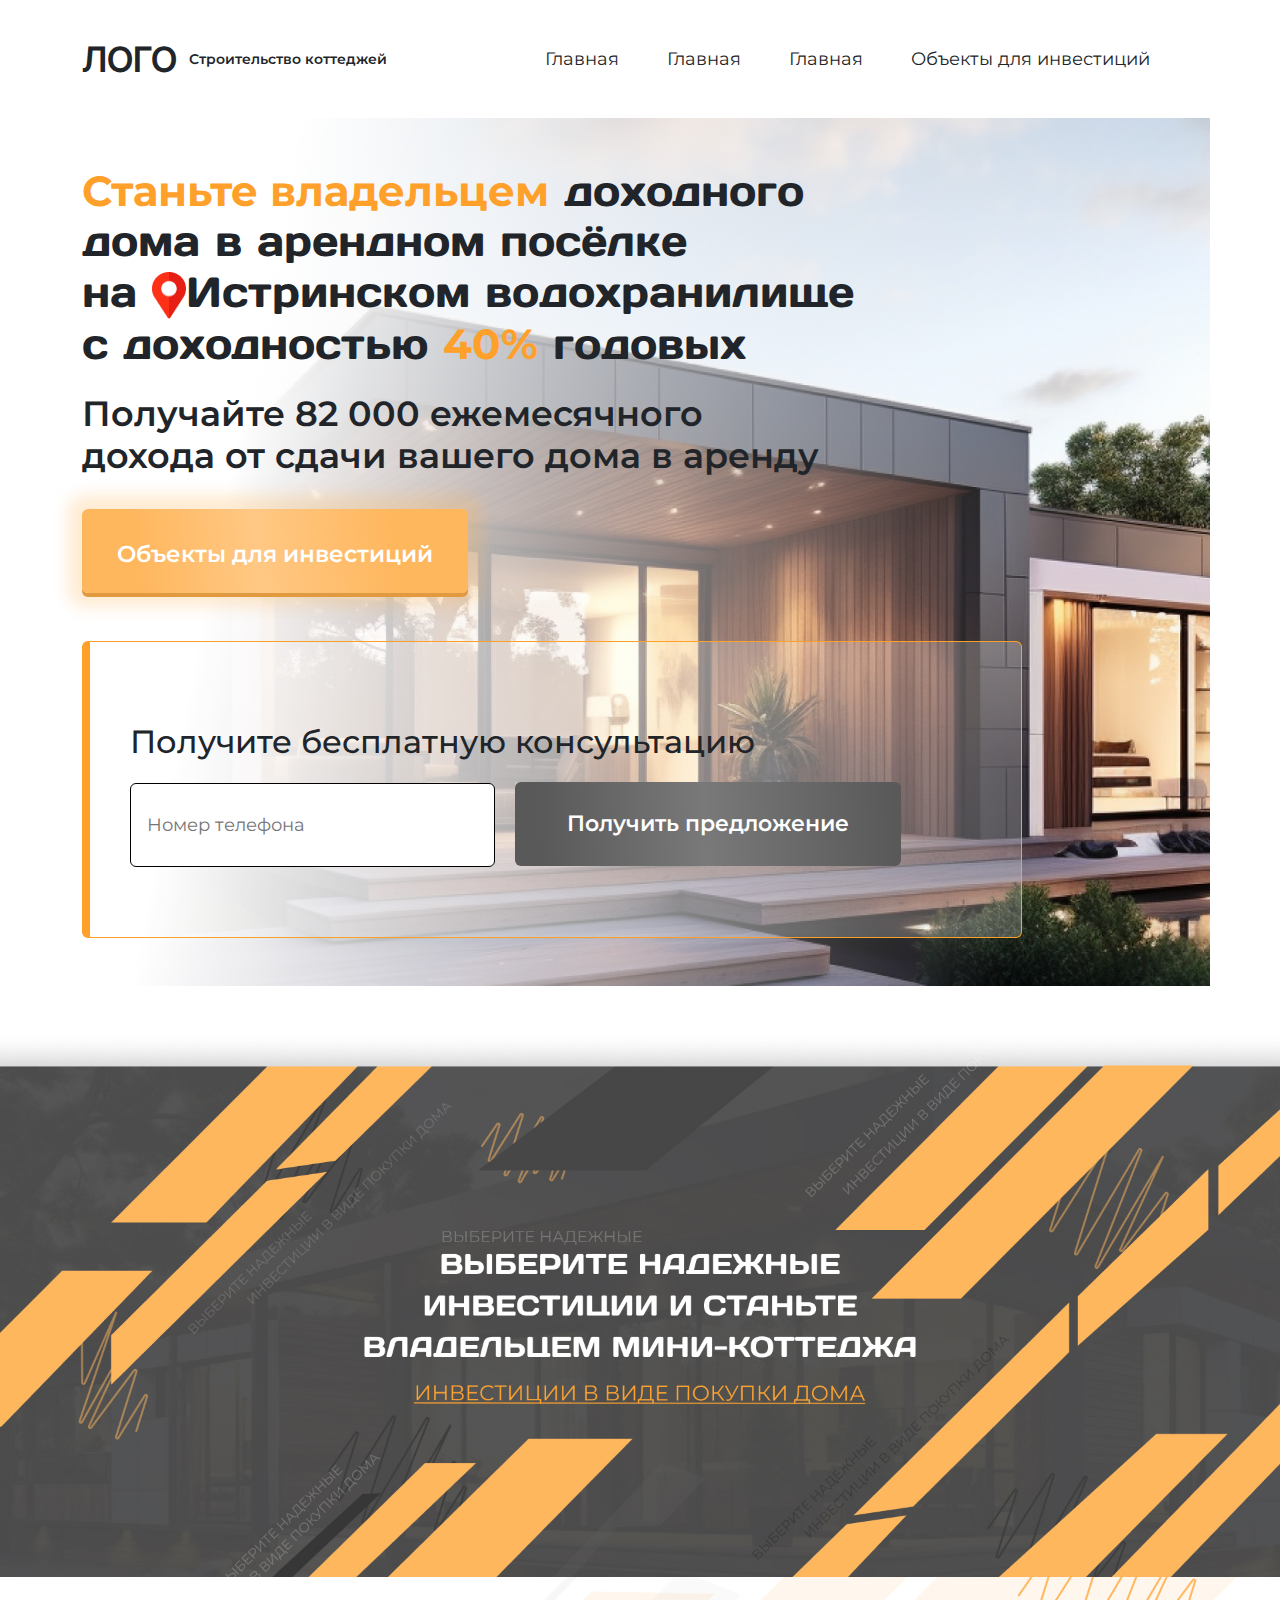
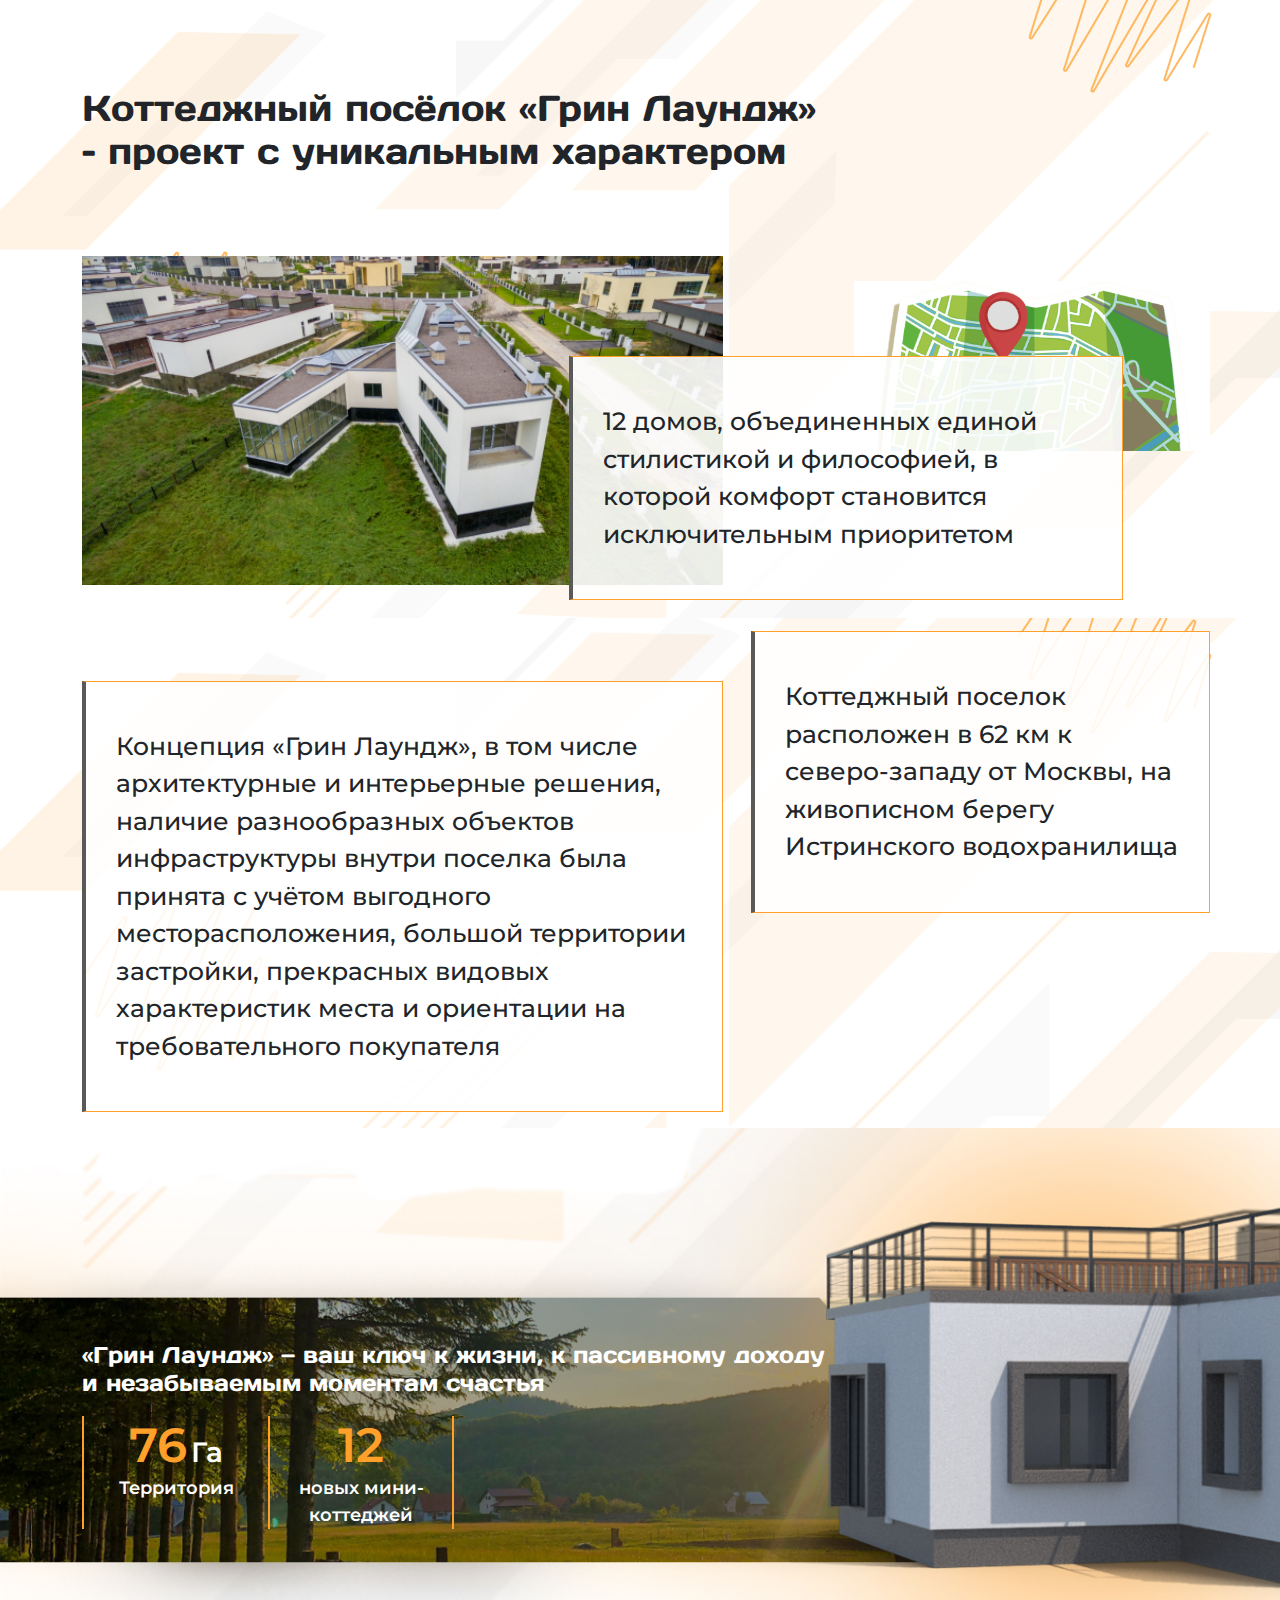
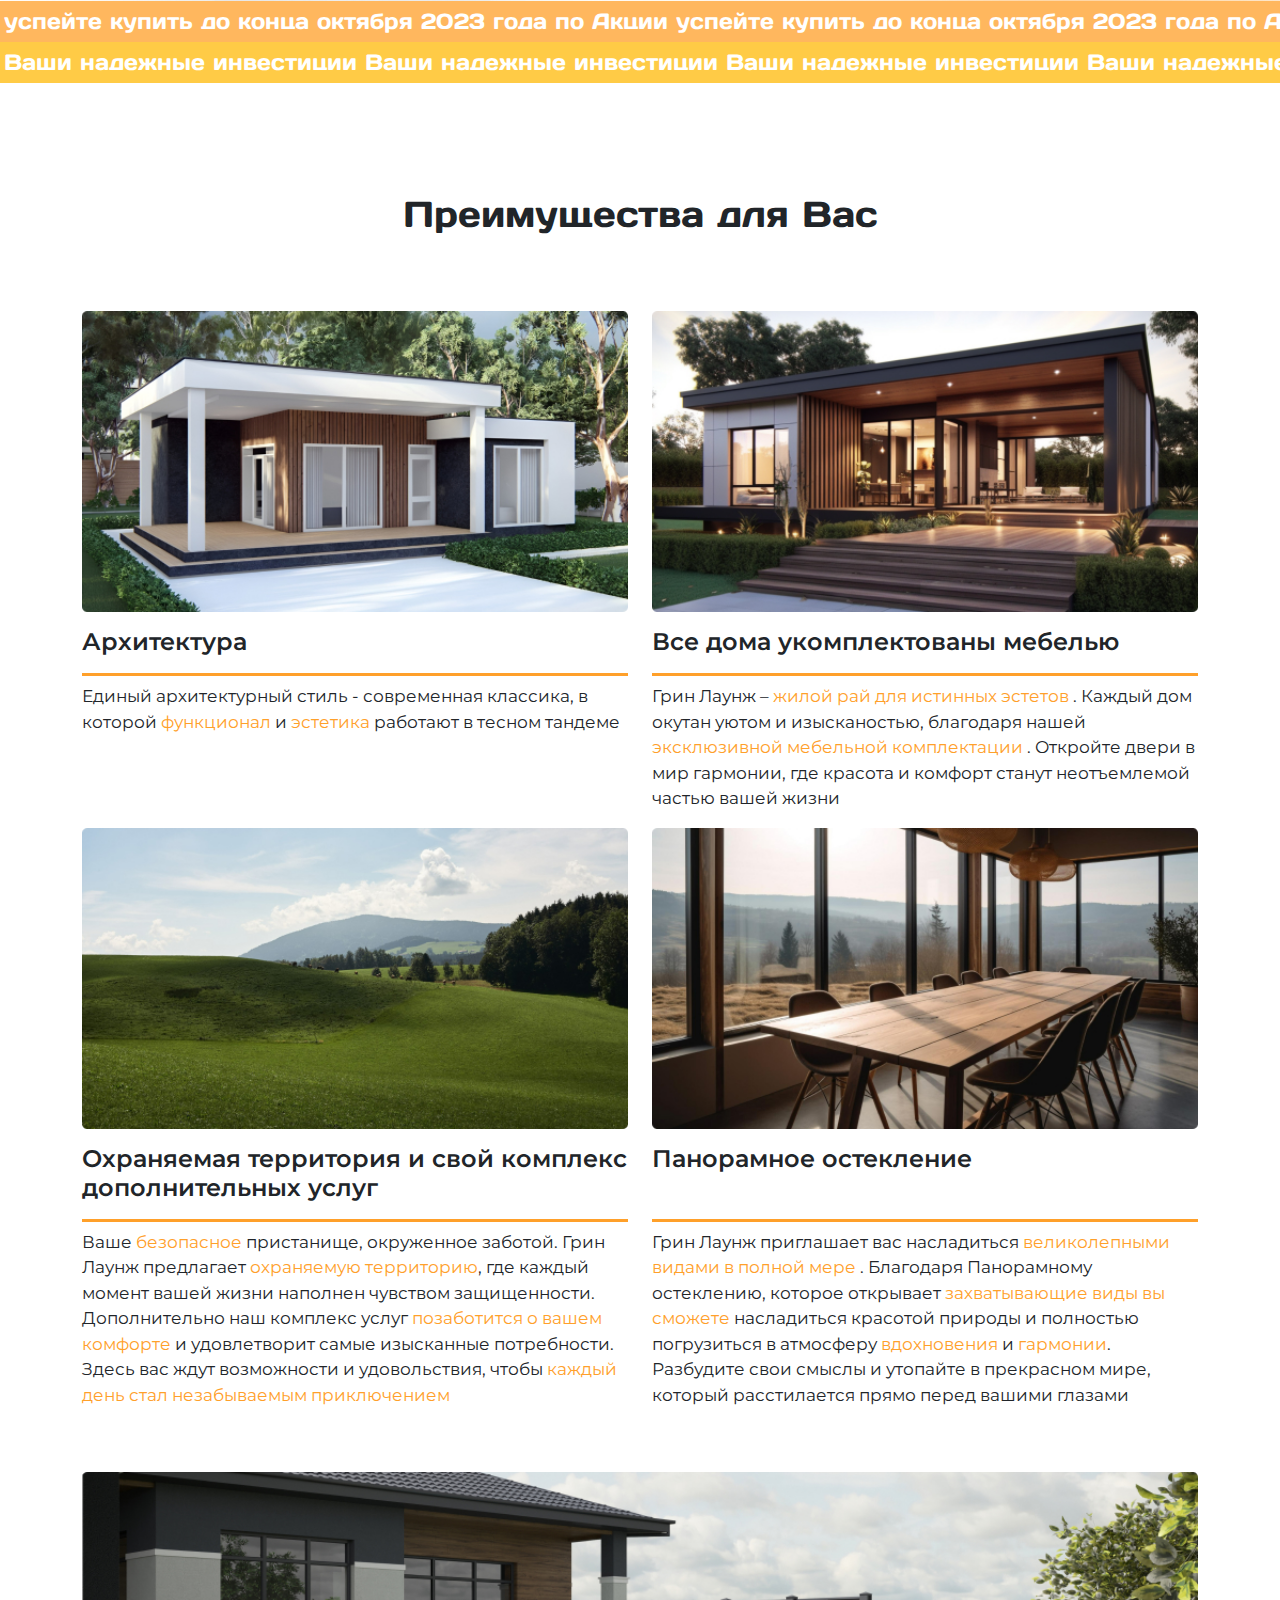
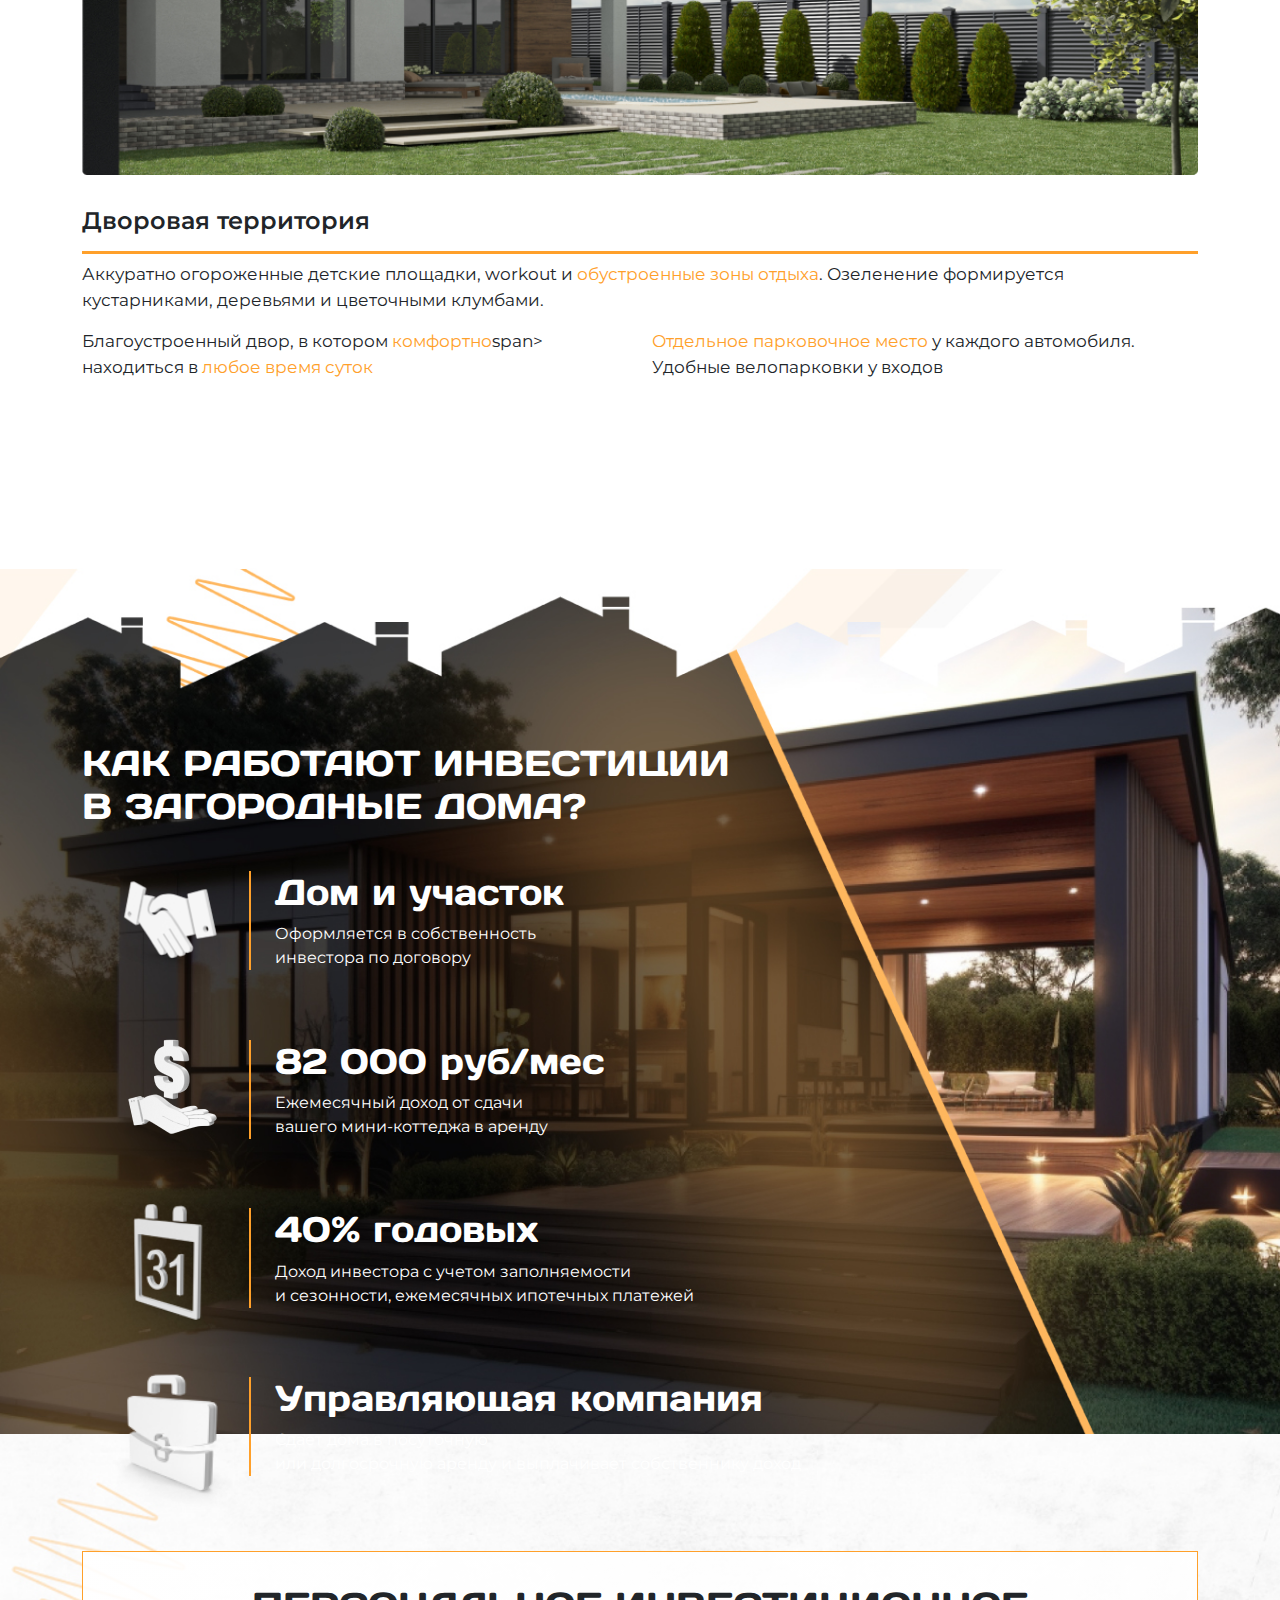
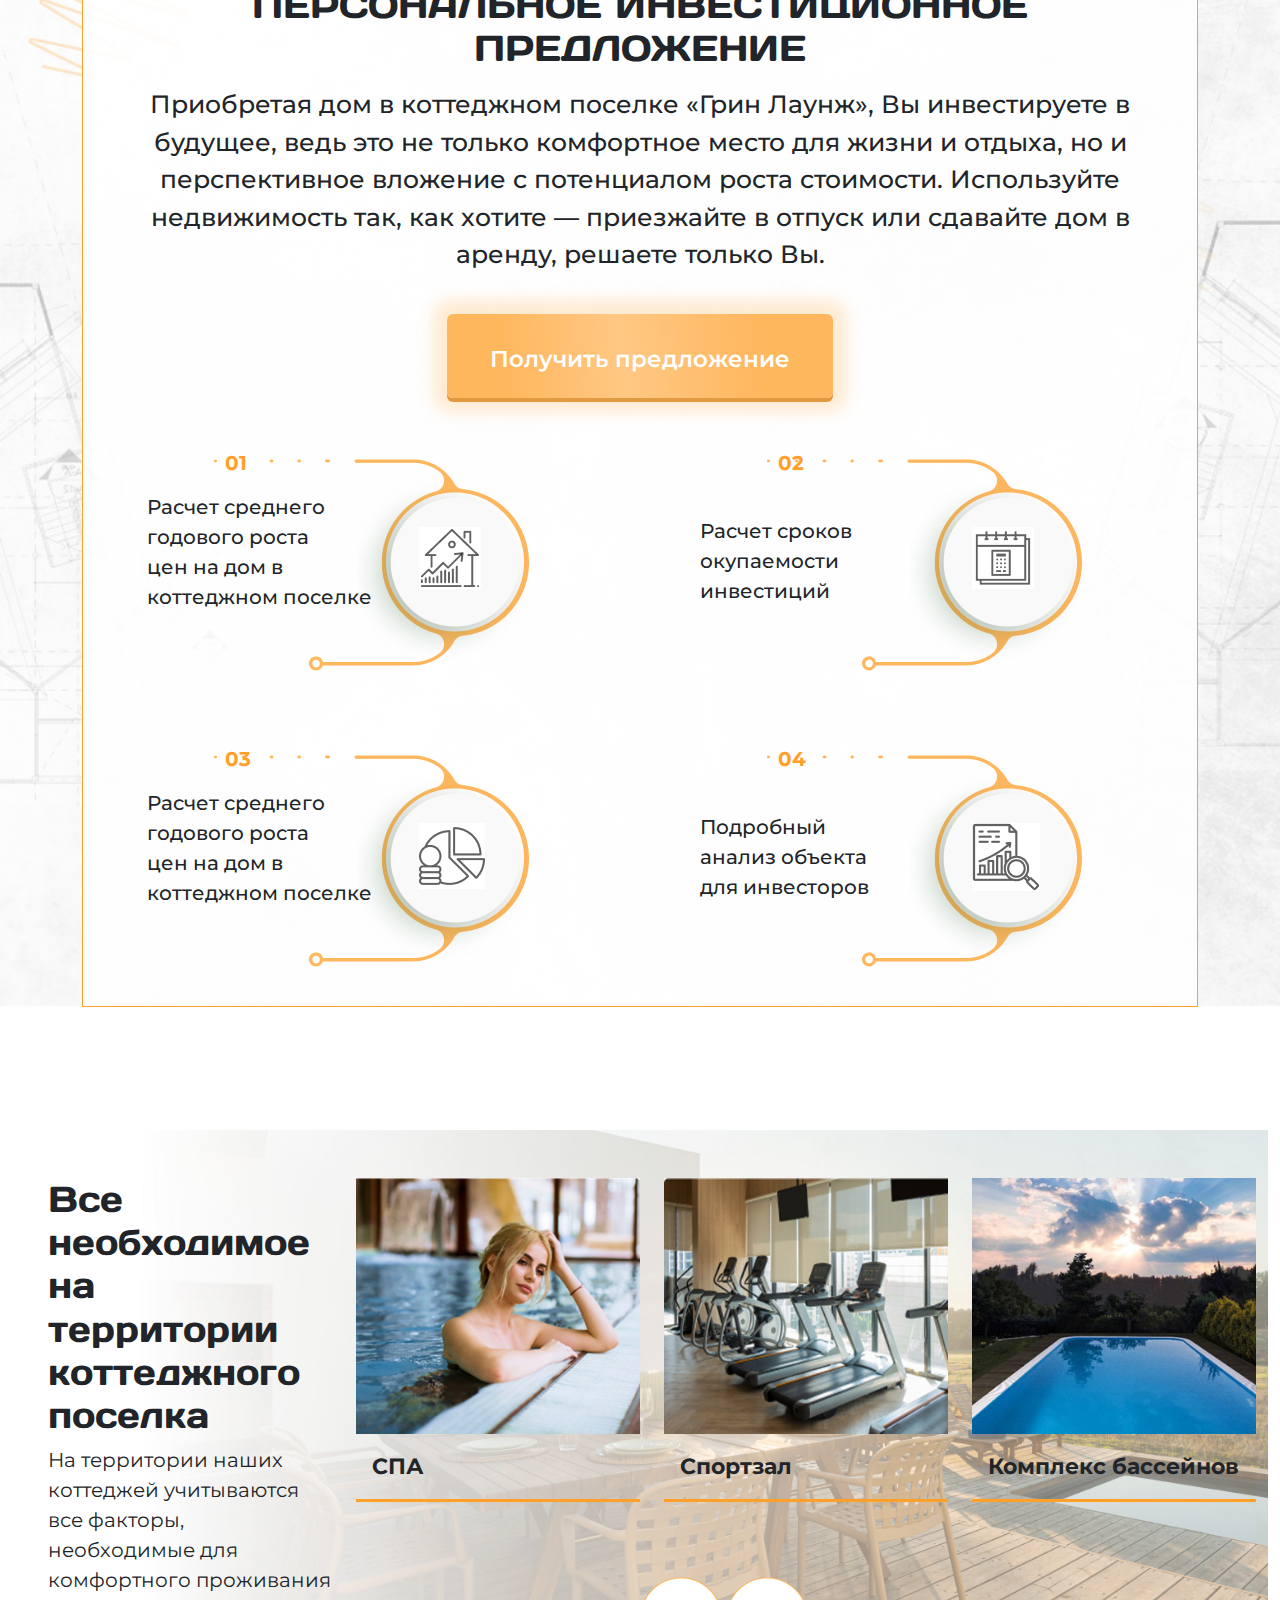
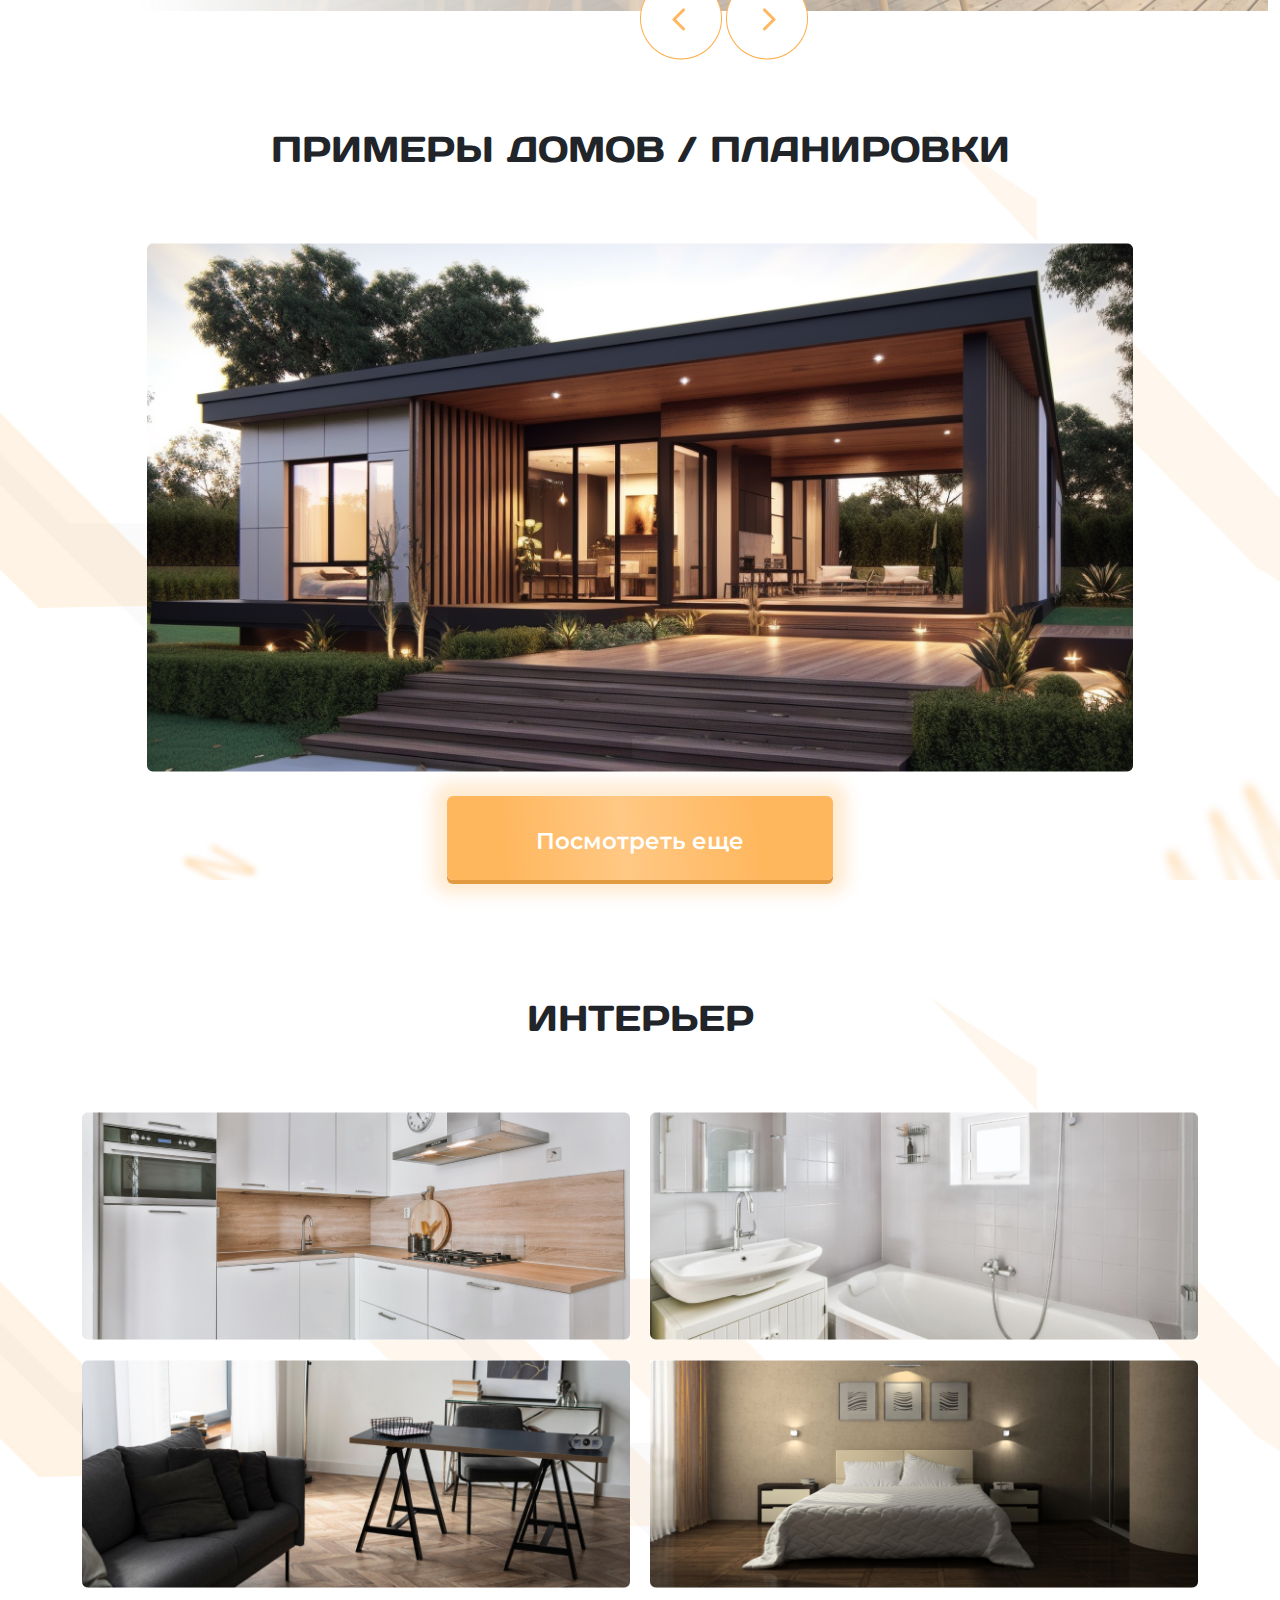
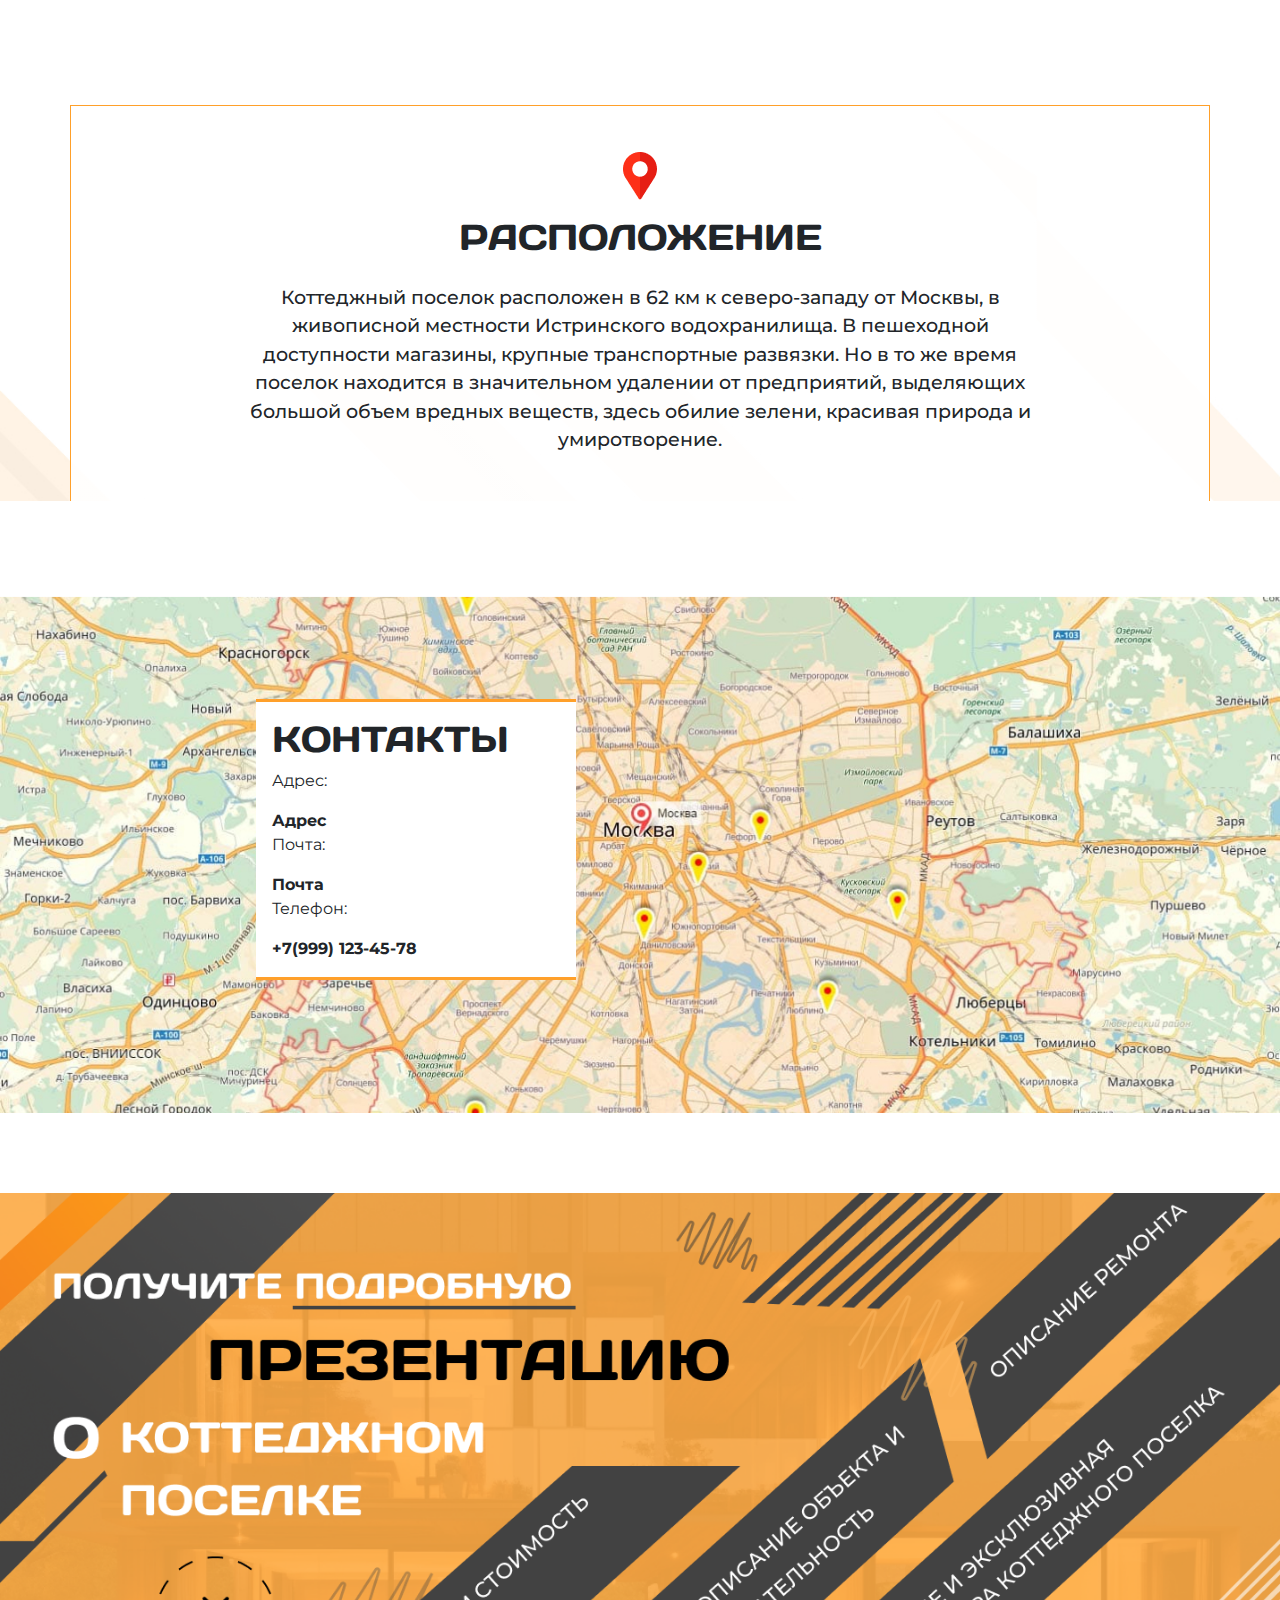
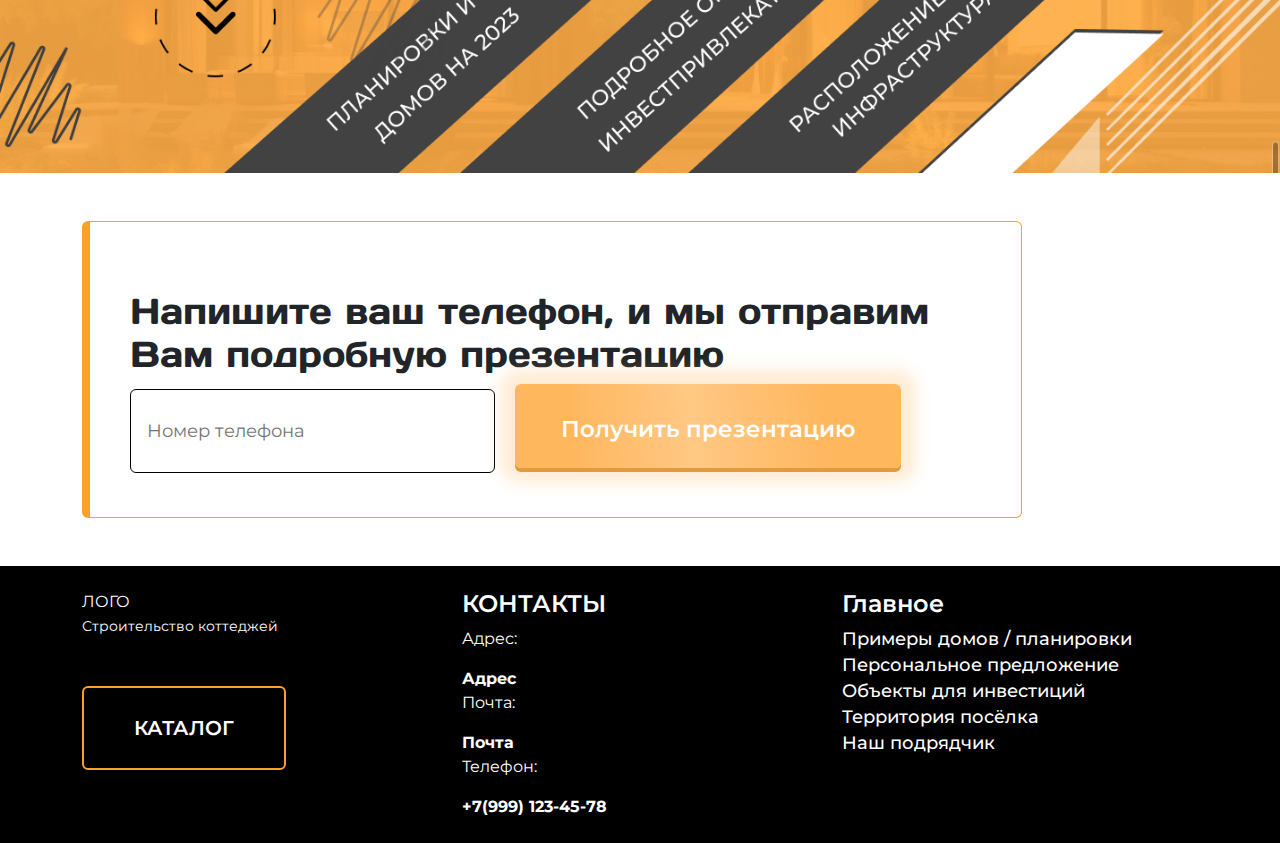
==== commit 3fc57ff0: "готово-1стр" ====
--- a/index.html
+++ b/index.html
@@ -238,7 +238,8 @@
             </div>
         </div>
     </section>
-    <section class="w-100 vh-100 page-4-bg">
+    
+    <section class="w-100 page-4-bg">
         <div class="container" style="padding-top:117px;" >
             <div class="page3-info p-3 text-center" style="border-left : 1px solid var(--main-orange);">
                 <h3 class="mt-3">ПЕРСОНАЛЬНОЕ ИНВЕСТИЦИОННОЕ ПРЕДЛОЖЕНИЕ</h3>
@@ -272,7 +273,7 @@
                             окупаемости <br>
                             инвестиций
                         </div>
-                        <img src="img/block5-icon-2.jpg" class="position-absolute" alt="Иконка Дом"
+                        <img src="img/block5-icon-2.jpg" class="position-absolute" alt="Иконка Календарь"
                         style="left:60%; top: 35%">  
                     </figure>
                 </div>
@@ -287,7 +288,7 @@
                             цен на дом в <br>
                             коттеджном поселке
                         </div>
-                        <img src="img/block5-icon-3.jpg" class="position-absolute" alt="Иконка Дом"
+                        <img src="img/block5-icon-3.jpg" class="position-absolute" alt="Иконка Диаграмма"
                         style="left:60%; top: 35%">  
                     </figure>
 
@@ -299,39 +300,132 @@
                             анализ объекта <br> 
                             для инвесторов
                         </div>
-                        <img src="img/block5-icon-4.jpg" class="position-absolute" alt="Иконка Дом"
+                        <img src="img/block5-icon-4.jpg" class="position-absolute" alt="Иконка Роста"
                         style="left:60%; top: 35%">  
                     </figure>
                 </div>
                 <!-- <hr> -->
             </div>            
-            <section class="row block-6-bg pt-5 ps-5" style="margin-top: 123px">
-                <div class="col-3">
-                    <h3> Все необходимое на территории коттеджного поселка </h3>
-                    <p class="w-100" style="font-size: 20px"> 
-                        На территории наших
-                        коттеджей учитываются
-                        все факторы, необходимые
-                        для комфортного проживания
-                    </p>
-                </div>
-                <figure class="col-3"> 
-                    <img src="img/carusel-spa.jpg" class="w-100" alt="">
-                </figure>
-                <figure class="col-3"> 
-                    <img src="img/carusel-sport.jpg" class="w-100" alt="">
-                </figure>
-            </section>   
-        </div>
-    </section>
-
-    <!-- <section class="w-100" style="margin-top: 117px">
-        <div class="container">
-            <h3> Примеры домов / планировки </h3>
-            <img src="img/Rectangle39.jpg" alt="">
-        </div>
-    </section> -->
-
+        </div>
+    </section>
+    <!-- КАРУСЕЛЬКА -->
+    <section class="row w-100 block-6-bg pt-5 ps-5 position-relative" style="margin-top: 123px">
+        <div class="col-3">
+            <h3> Все необходимое на территории коттеджного поселка </h3>
+            <p class="w-100" style="font-size: 20px"> 
+                На территории наших
+                коттеджей учитываются
+                все факторы, необходимые
+                для комфортного проживания
+            </p>
+        </div>
+        <figure class="col-3 pb-5"> 
+            <img src="img/carusel-spa.jpg" class="w-100" alt="СПА">
+            <figcaption class="p-3 bottom-decorator" style="font-size: 22px;"><strong>СПА</strong></figcaption>
+        </figure>
+        <figure class="col-3"> 
+            <img src="img/carusel-sport.jpg" class="w-100" alt="">
+            <figcaption class="p-3 bottom-decorator" style="font-size: 22px;"><strong>Спортзал</strong></figcaption>
+        </figure>
+        <figure class="col-3"> 
+            <img src="img/carusel-basseyn.jpg" class="w-100" alt="">
+            <figcaption class="p-3 bottom-decorator" style="font-size: 22px;"><strong>Комплекс бассейнов</strong></figcaption>
+        </figure>
+        <div class="d-inline-block w-auto position-absolute" style="left: 50%; top:93%;">
+            <img src="img/arrow-l.png" alt="Стрелка влево">
+            <img src="img/arrow-r.png" alt="Стрелка вправо">
+        </div>
+    </section>
+
+    <section class="w-100 block-7-bg" style="margin: 117px 0 95px 0">
+        <div class="container text-center">
+            <h3 style="margin: 117px 0 72px 0;"> ПРИМЕРЫ ДОМОВ / ПЛАНИРОВКИ </h3>
+            <img src="img/Rectangle39.jpg" alt="Примеры домов / планировки">
+            <button class="mt-4 yellow-button">Посмотреть еще</button>
+        </div>
+    </section>
+
+    <section class="w-100 block-7-bg" style="margin: 117px 0 95px 0">
+        <div class="container text-center">
+            <h3 style="margin: 117px 0 72px 0;"> ИНТЕРЬЕР </h3>
+            <!-- <img src="img/Rectangle39.jpg" alt="Примеры домов / планировки"> -->
+            <div class="foto-grid">
+                <div class=""> <img src="img/interier1.jpg"  class="w-100" alt="ИНТЕРЬЕР 1"> </div>
+                <div class=""> <img src="img/interier2.jpg"  class="w-100" alt="ИНТЕРЬЕР 2"> </div>
+                <div class=""> <img src="img/interier3.jpg"  class="w-100" alt="ИНТЕРЬЕР 3"> </div>
+                <div class=""> <img src="img/interier4.jpg"  class="w-100" alt="ИНТЕРЬЕР 4"> </div>
+            </div>
+        </div>
+    </section>
+    
+    <section class="w-100 block-7-bg" style="margin: 117px 0 95px 0">
+        <div class="container text-center page-7-info">
+            <img src="img/pin.png" alt="РАСПОЛОЖЕНИЕ">
+            <h3 class="mt-3 mb-4">РАСПОЛОЖЕНИЕ</h3>
+            <p class="w-75 m-auto">
+                Коттеджный поселок расположен в 62 км к северо-западу от Москвы,
+                в живописной местности Истринского водохранилища. В пешеходной доступности магазины, крупные транспортные развязки. 
+                Но в то же время поселок находится в значительном удалении от предприятий, выделяющих большой объем вредных веществ, 
+                здесь обилие зелени, красивая природа и умиротворение.
+                
+            </p>
+    </section>
+    <section class="w-100 position-relative"> 
+        <img src="img/karta.jpg" alt="Карта" class="w-100">
+        <div class="col-3 position-absolute bg-white p-3 top-bottom-decorator" style="top: 20% !important; left: 20% !important;">
+            <h3>КОНТАКТЫ</h3>
+            <p> Адрес: </p>
+            <strong> Адрес </strong>
+            <p> Почта: </p>
+            <strong> Почта </strong>
+            <p> Телефон: </p>
+            <strong>  +7(999) 123-45-78</strong>
+        </div>
+    </section>
+    <section class="w-100" style="margin-top:80px">
+        <img src="img/baner-p8.png" class="w-100" alt="Получите пробную презентацию">
+    </section>
+
+    <section class="container">
+        <div class ="d-inline-block block-8-bg tel-feedback-form my-5">
+        <h3>Напишите ваш телефон, и мы отправим <br> Вам подробную презентацию</h3>
+            <form action="" сclass="d-flex align-items-center">
+                <input type="text" placeholder="Номер телефона" class="p-3"> 
+                <button type="submit" class="yellow-button ms-3">Получить презентацию</button>
+            </form>
+        </div>
+    </section>
+    <footer class="w-100 bg-black p-4">
+        <section class="container">
+            <div class="row text-white">
+                <div class="col-4">
+                        <a class="nav-link logo" href="#">ЛОГО</a>
+                        <small>Строительство коттеджей</small>
+                        <div class="mt-5">
+                                <button class="black-button">КАТАЛОГ</button>
+                        </div>
+                </div>
+                <div class="col-4">
+                    <h4>КОНТАКТЫ</h4>
+                    <p> Адрес: </p>
+                    <strong> Адрес </strong>
+                    <p> Почта: </p>
+                    <strong> Почта </strong>
+                    <p> Телефон: </p>
+                    <strong>  +7(999) 123-45-78</strong>
+                    
+                </div>
+                <div class="col-4">
+                    <h4>Главное<h4>
+                        <a class="d-block footer-link">Примеры домов / планировки</a>
+                        <a class="d-block footer-link">Персональное предложение</a>
+                        <a class="d-block footer-link">Объекты для инвестиций</a>
+                        <a class="d-block footer-link">Территория посёлка</a>
+                        <a class="d-block footer-link">Наш подрядчик</a>
+                </div>
+            </div>
+        </section>
+    </footer>
 
 </body>
 </html>
--- a/css/main.css
+++ b/css/main.css
@@ -206,7 +206,7 @@
 /* БЛОК 4 */
 .page-4-bg{
     background: url('../img/fon4block.jpg');
-    background-size: contain;
+    background-size: cover;
     background-repeat: repeat-y;
 }
 /* .page3-border{
@@ -219,3 +219,59 @@
     background-size: cover;
     background-repeat: no-repeat;
 }
+
+.block-7-bg{
+    background: url('../img/fon7block.jpg');
+    background-size: cover;
+    background-repeat: no-repeat;
+}
+.foto-grid{
+    display: grid;
+    gap: 20px;
+    grid-template-columns:repeat(2,1fr);
+    grid-template-rows:repeat(2,1fr);
+}
+
+.page-7-info{
+    font-size: 19px;
+    font-weight: 500;
+    padding: 46px 30px;
+    border-left: 1px solid var(--main-orange);
+    border-top: 1px solid var(--main-orange);
+    border-right: 1px solid var(--main-orange);
+    background: linear-gradient(0deg, rgba(255, 255, 255, 0.9), rgba(255, 255, 255, 0.9));
+}
+
+.top-bottom-decorator{
+    border-top: 3px solid var(--main-orange);
+    border-bottom: 3px solid var(--main-orange);
+
+}
+
+.block-8-bg{
+    background: url('../img/fon8block.jpg');
+    background-size: cover;
+    background-repeat: no-repeat;
+}
+
+.black-button{
+    padding: 25px 50px;
+    border-radius: 6px;
+    background: none;
+    color: white;
+    font-size: 20px;
+    font-weight: 600;
+
+    border: 2px solid var(--main-orange);
+}
+
+.footer-link{
+    color: #FFF;
+    font-family: Montserrat;
+    font-size: 18px;
+    font-style: normal;
+    font-weight: 500;
+    line-height: 144.795%; /* 26.063px */
+    font-variant: small-caps;
+    text-decoration: none;
+}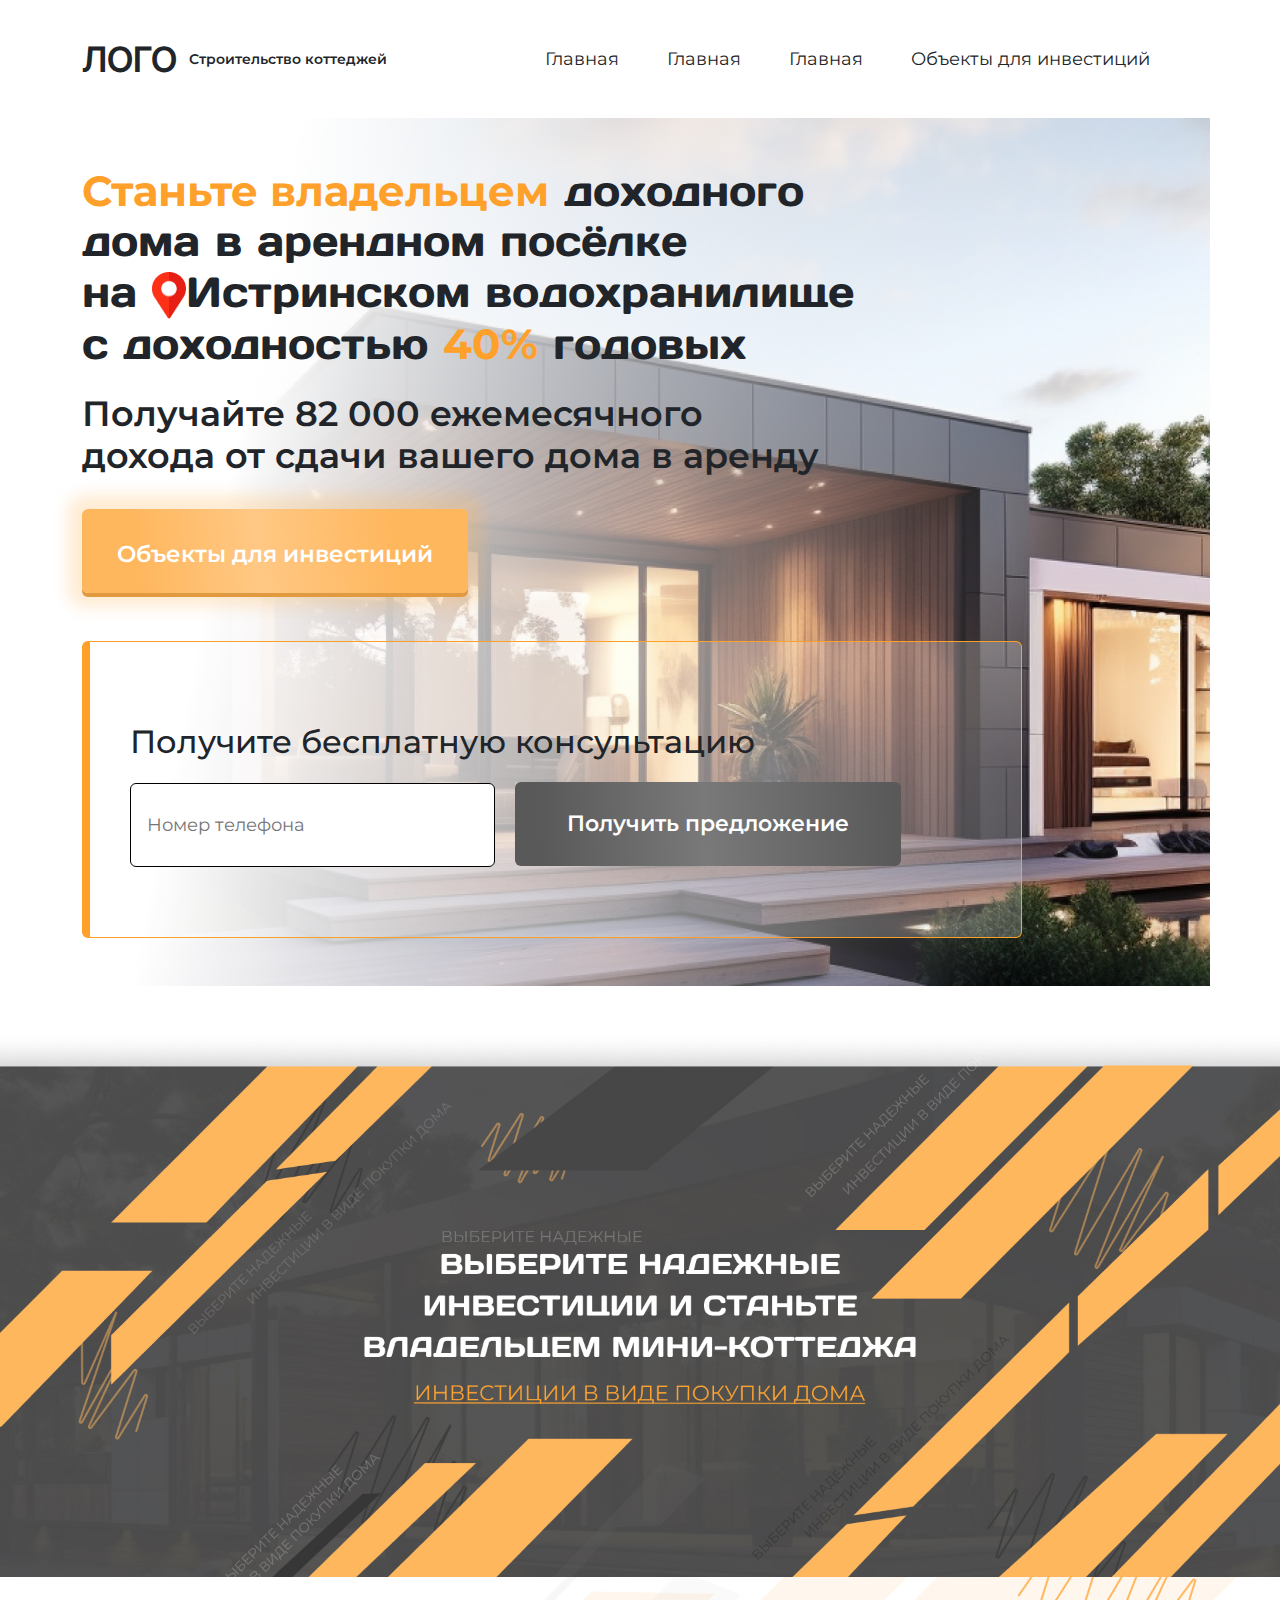
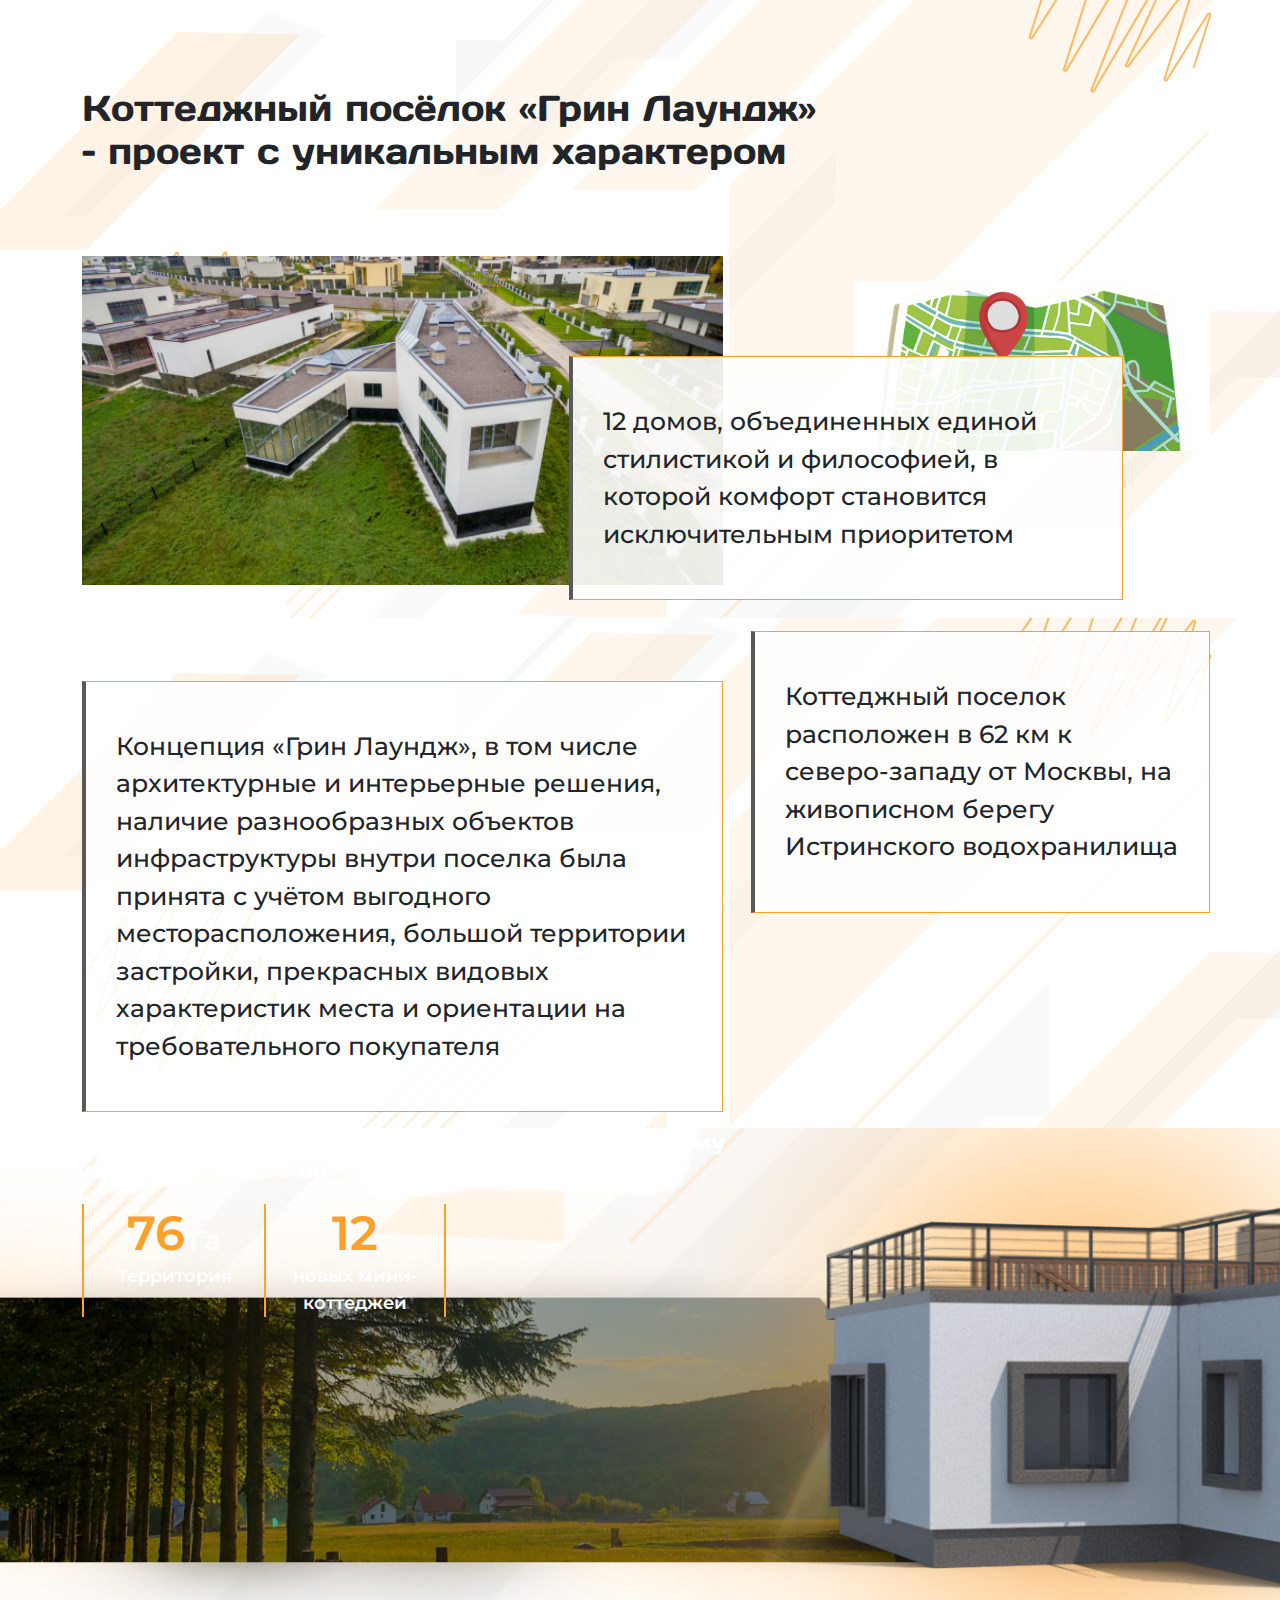
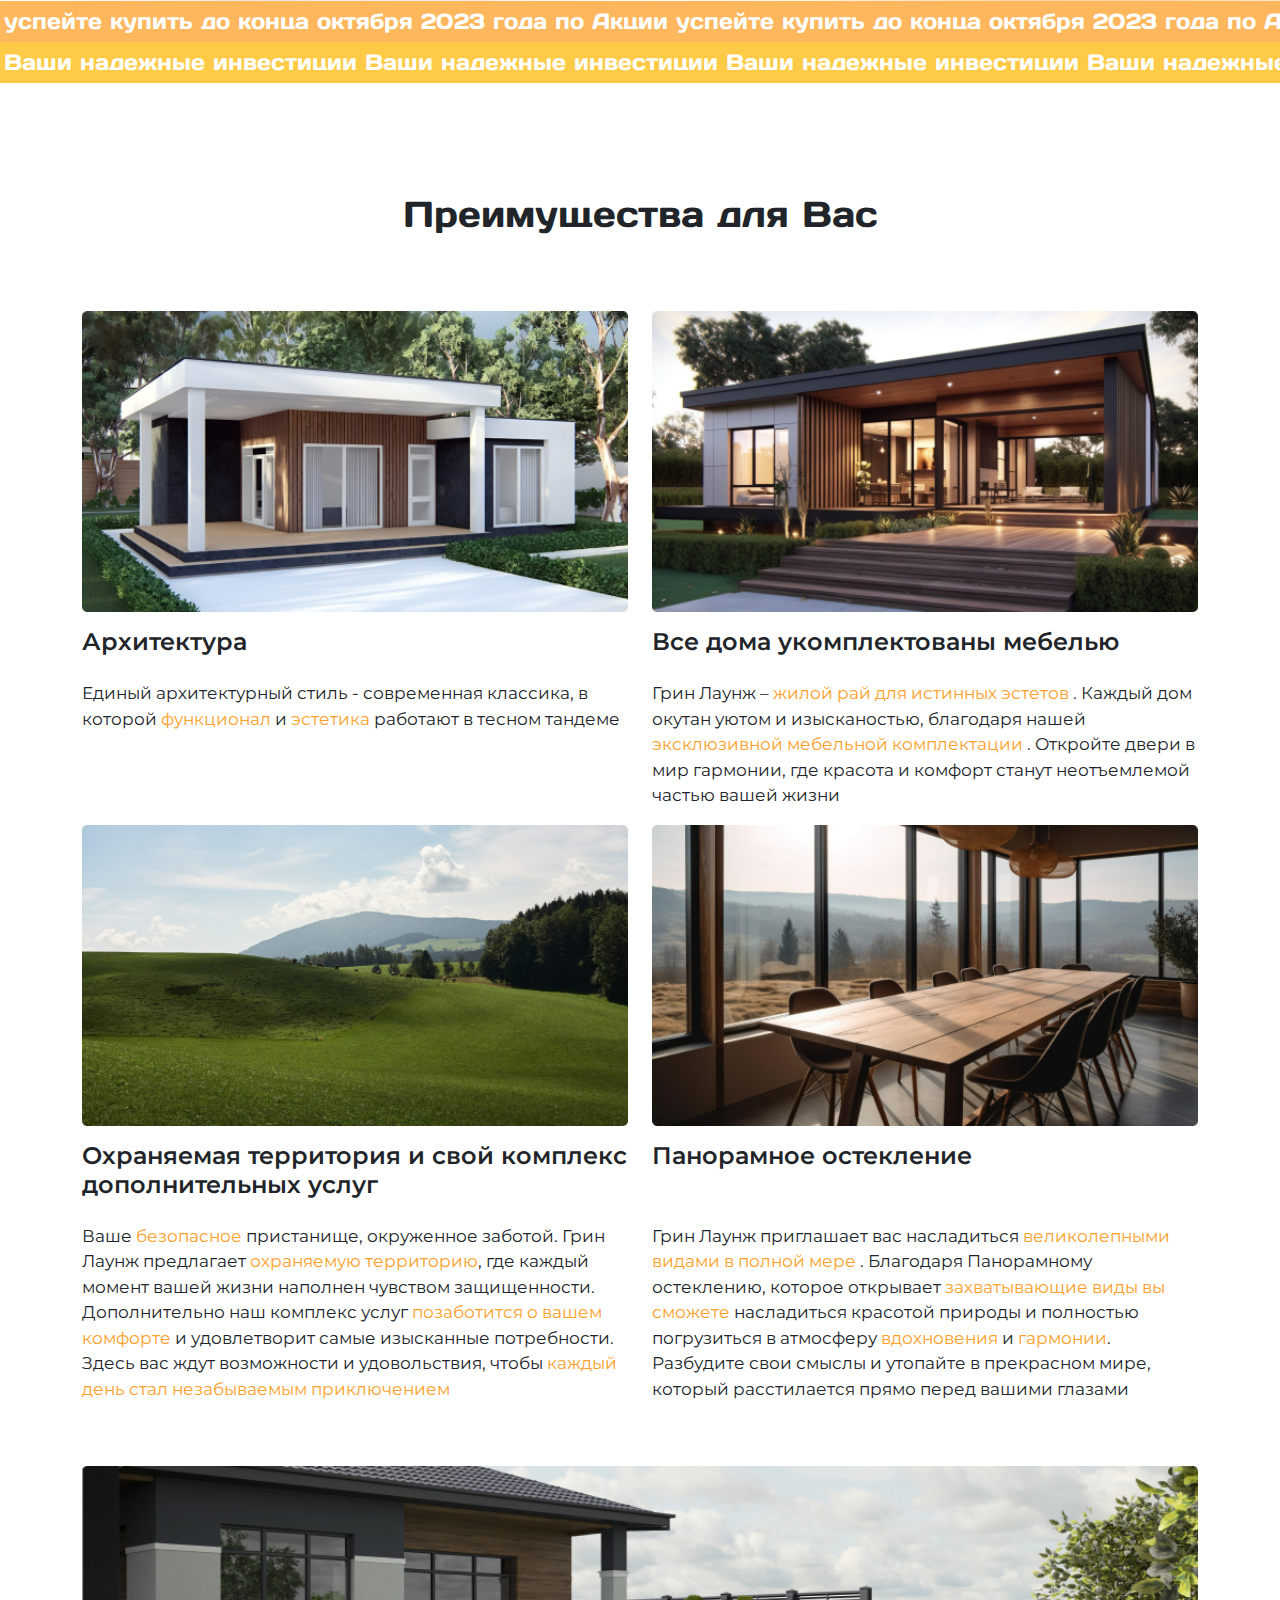
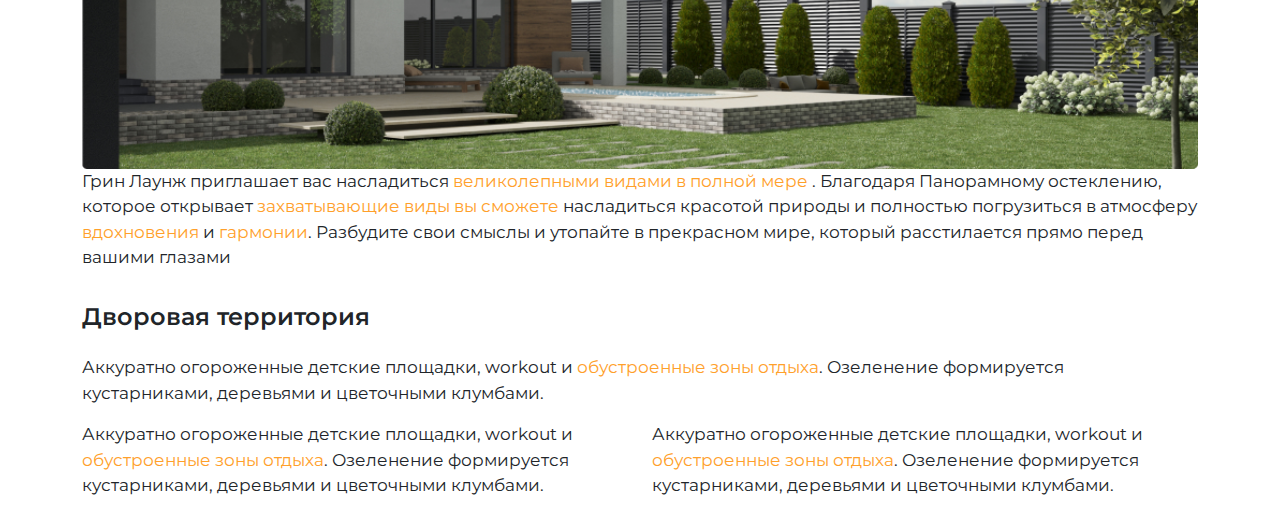
==== commit 38469acd: "готово-2" ====
--- a/index.html
+++ b/index.html
@@ -15,10 +15,10 @@
     <link href="https://fonts.googleapis.com/css2?family=Inter&display=swap" rel="stylesheet">
     <link href="https://fonts.googleapis.com/css2?family=Montserrat&display=swap" rel="stylesheet">
     <link href="https://fonts.googleapis.com/css2?family=Days+One&family=Montserrat&display=swap" rel="stylesheet">
-    <!-- --- -->
-
-
-    <link rel="stylesheet" href="css/main.css">
+    <!----------->
+
+
+    <link rel="stylesheet" href="css/main.css"> 
     <link rel="stylesheet" href="fonts/fonts.css">
 
 
@@ -104,9 +104,9 @@
         </div>
         <div class="position-relative">
             <img src="img/fon2block-bottom.jpg" class="w-100" alt="Коттеджный поселок рекламка">
-                <div class="position-absolute left-0 w-100" style="top: 45%">
+                <div class="position-absolute left-0 top-0 w-100">
                     <section class="container text-white">
-                        <div class="col-8">
+                        <div class="col-8 pe-3">
                             <h3 class="page-2-h3">
                                 «Грин Лаундж» — ваш ключ к жизни, к пассивному доходу и 
                                 незабываемым моментам счастья
@@ -140,14 +140,14 @@
             <h3 class="text-center" style = "margin: 110px 0 75px 0">Преимущества для Вас</h3>
             <div class="col-6"> 
                 <img src="img/Rectangle16.jpg" class="w-100" alt="Преимущества для Вас Архитектура">
-                <h4 class="py-3 bottom-decorator"> Архитектура </h4>
+                <h4 class="py-3 decorator"> Архитектура </h4>
                 <p class="orange-span p-3-inf"> Единый архитектурный стиль - современная классика, в которой 
                     <span>функционал</span> и <span>эстетика</span> работают в тесном тандеме
                 </p>
             </div>
             <div class="col-6"> 
                 <img src="img/Rectangle17.jpg" class="w-100" alt="Преимущества для Вас. Все дома укомплектованы мебелью">
-                <h4 class="py-3 bottom-decorator"> Все дома укомплектованы мебелью </h4>
+                <h4 class="py-3 decorator"> Все дома укомплектованы мебелью </h4>
                 <p class="orange-span p-3-inf"> Грин Лаунж – <span> жилой рай для истинных эстетов </span>. 
                     Каждый дом окутан уютом и изысканостью, благодаря нашей <span>эксклюзивной мебельной комплектации</span> . 
                     Откройте двери в мир гармонии, где красота и комфорт станут неотъемлемой частью вашей жизни
@@ -158,7 +158,7 @@
         <div class="row">
             <div class="col-6"> 
                 <img src="img/Rectangle18.jpg" class="w-100" alt="Преимущества для Вас Охраняемая территория">
-                <h4 class="py-3 bottom-decorator"> Охраняемая территория и свой комплекс дополнительных услуг </h4>
+                <h4 class="py-3 decorator"> Охраняемая территория и свой комплекс дополнительных услуг </h4>
                 <p class="orange-span p-3-inf"> 
                     Ваше <span>безопасное </span> пристанище, окруженное заботой. 
                     Грин Лаунж предлагает <span>охраняемую территорию</span>, где каждый момент 
@@ -169,7 +169,7 @@
             </div>
             <div class="col-6"> 
                 <img src="img/Rectangle247.jpg" class="w-100" alt="Преимущества для Вас. Панорамное остекление">
-                <h4 class="py-3 bottom-decorator"> Панорамное остекление <br> &nbsp; </h4>
+                <h4 class="py-3 decorator"> Панорамное остекление <br> &nbsp; </h4>
                 <p class="orange-span p-3-inf"> 
                     Грин Лаунж приглашает вас насладиться <span> великолепными видами в полной мере </span>. 
                     Благодаря Панорамному остеклению, которое открывает <span> захватывающие виды вы сможете </span> 
@@ -181,8 +181,13 @@
             <div class="col-12 mt-5"> 
                 <img src="img/Rectangle20.jpg" class="w-100" alt="Преимущества для Вас. Дворовая территория">
                 <p class="orange-span p-3-inf"> 
-
-                <h4 class="py-3 bottom-decorator"> Дворовая территория</h4>
+                    Грин Лаунж приглашает вас насладиться <span> великолепными видами в полной мере </span>. 
+                    Благодаря Панорамному остеклению, которое открывает <span> захватывающие виды вы сможете </span> 
+                    насладиться красотой природы и полностью погрузиться в атмосферу <span>вдохновения</span> и <span>гармонии</span>. 
+                    Разбудите свои смыслы и утопайте в прекрасном мире, который расстилается 
+                    прямо перед вашими глазами
+                </p>
+                <h4 class="py-3 decorator"> Дворовая территория</h4>
                 <p class="orange-span p-3-inf"> 
                     Аккуратно огороженные детские площадки, workout и <span>обустроенные зоны отдыха</span>.
                     Озеленение формируется кустарниками, деревьями и цветочными клумбами.
@@ -190,243 +195,19 @@
             </div>
             <div class="col-6">
                 <p class="orange-span p-3-inf"> 
-                    Благоустроенный двор, в котором <span>комфортно</span>span> находиться в <span>любое время суток</span>
+                    Аккуратно огороженные детские площадки, workout и <span>обустроенные зоны отдыха</span>.
+                    Озеленение формируется кустарниками, деревьями и цветочными клумбами.
                 </p>
             </div>
             <div class="col-6">
                 <p class="orange-span p-3-inf"> 
-                    <span>Отдельное парковочное место</span> у каждого автомобиля. Удобные велопарковки у входов
+                    Аккуратно огороженные детские площадки, workout и <span>обустроенные зоны отдыха</span>.
+                    Озеленение формируется кустарниками, деревьями и цветочными клумбами.
                 </p>
             </div> 
         </div>
-    </section>
-
-    <section class="w-100 position-relative" style="margin-top: 172px">
-        <img src="img/page-3.jpg" alt="Как работают инвестиции в загородные дома?" class="w-100">
-
-        <div class="position-absolute text-white left-0 w-100" style="top: 20%">
-            <div class="container">
-                <h3>КАК РАБОТАЮТ ИНВЕСТИЦИИ <br> В ЗАГОРОДНЫЕ ДОМА?</h3>
-                <div class="d-flex align-items-center">
-                    <img src="img/SymbolHandshake.png" width="167" alt="Оформляется в собственность инвестора по договору">
-                    <div class="d-inline-block left-decorator ps-4 h-100">
-                        <h3>Дом и участок</h3>
-                        Оформляется в собственность <br> инвестора по договору
-                    </div>
-                </div>
-                <div class="d-flex align-items-center">
-                    <img src="img/DollarInHand.png" width="167" alt="доход до 82 000 руб/мес">
-                    <div class="d-inline-block left-decorator ps-4 h-100">
-                        <h3>82 000 руб/мес</h3>
-                        Ежемесячный доход от сдачи <br> вашего мини-коттеджа в аренду                    
-                    </div>
-                </div>
-                <div class="d-flex align-items-center">
-                    <img src="img/SymbolCalendar.png" width="167" alt="40% годовых">
-                    <div class="d-inline-block left-decorator ps-4 h-100">
-                        <h3>40% годовых</h3>
-                        Доход инвестора с учетом заполняемости <br> и сезонности, ежемесячных ипотечных платежей
-                    </div>
-                </div>
-                <div class="d-flex align-items-center">
-                    <img src="img/BusinessIcon.png" width="167" alt="Оформляется в собственность инвестора по договору">
-                    <div class="d-inline-block left-decorator ps-4 h-100" ыstyle="font-size:24px">
-                        <h3>Управляющая компания</h3>
-                        Сдает дома в посуточную <br> или долгосрочную аренду и выплачивает собственнику доход
-                    </div>
-                </div>
-            </div>
-        </div>
-    </section>
-    
-    <section class="w-100 page-4-bg">
-        <div class="container" style="padding-top:117px;" >
-            <div class="page3-info p-3 text-center" style="border-left : 1px solid var(--main-orange);">
-                <h3 class="mt-3">ПЕРСОНАЛЬНОЕ ИНВЕСТИЦИОННОЕ ПРЕДЛОЖЕНИЕ</h3>
-                <p class="mt-3"> 
-                    Приобретая дом в коттеджном поселке «Грин Лаунж»,
-                    Вы инвестируете в будущее, ведь это не только комфортное место для жизни и отдыха, 
-                    но и перспективное вложение с потенциалом роста стоимости. Используйте недвижимость так, 
-                    как хотите — приезжайте в отпуск или сдавайте дом в аренду, решаете только Вы.
-                </p>
-                <button class="yellow-button mt-4">Получить предложение</button>
-
-                <div class="row mt-5" style="font-size: 20px">
-                    <figure class="col-6 position-relative">
-                        <b class="position-absolute main-orange" style="left:25%; top: 1%">01</b>
-                        <img src="img/5block-circle.png" alt="Расчет среднего годового роста цен на дом в коттеджном поселке">
-                        <div class = "position-absolute left-0 ps-5" style="text-align: left !important; top: 20%">
-                            Расчет среднего <br>
-                            годового роста <br>
-                            цен на дом в <br>
-                            коттеджном поселке
-                        </div>
-                        <img src="img/block5-icon-1.jpg" class="position-absolute" alt="Иконка Дом"
-                        style="left:60%; top: 35%">  
-                    </figure>
-
-                    <figure class="col-6 position-relative">
-                        <b class="position-absolute main-orange" style="left:25%; top: 1%">02</b>
-                        <img src="img/5block-circle.png" alt="Расчет среднего годового роста цен на дом в коттеджном поселке">
-                        <div class = "position-absolute left-0 ps-5" style="text-align: left !important; top: 30%">
-                            Расчет сроков <br> 
-                            окупаемости <br>
-                            инвестиций
-                        </div>
-                        <img src="img/block5-icon-2.jpg" class="position-absolute" alt="Иконка Календарь"
-                        style="left:60%; top: 35%">  
-                    </figure>
-                </div>
-
-                <div class="row mt-5" style="font-size: 20px">
-                    <figure class="col-6 position-relative">
-                        <b class="position-absolute main-orange" style="left:25%; top: 1%">03</b>
-                        <img src="img/5block-circle.png" alt="Расчет среднего годового роста цен на дом в коттеджном поселке">
-                        <div class = "position-absolute left-0 ps-5" style="text-align: left !important; top: 20%">
-                            Расчет среднего <br>
-                            годового роста <br>
-                            цен на дом в <br>
-                            коттеджном поселке
-                        </div>
-                        <img src="img/block5-icon-3.jpg" class="position-absolute" alt="Иконка Диаграмма"
-                        style="left:60%; top: 35%">  
-                    </figure>
-
-                    <figure class="col-6 position-relative">
-                        <b class="position-absolute main-orange" style="left:25%; top: 1%">04</b>
-                        <img src="img/5block-circle.png" alt="Расчет среднего годового роста цен на дом в коттеджном поселке">
-                        <div class = "position-absolute left-0 ps-5" style="text-align: left !important; top: 30%">
-                            Подробный <br> 
-                            анализ объекта <br> 
-                            для инвесторов
-                        </div>
-                        <img src="img/block5-icon-4.jpg" class="position-absolute" alt="Иконка Роста"
-                        style="left:60%; top: 35%">  
-                    </figure>
-                </div>
-                <!-- <hr> -->
-            </div>            
-        </div>
-    </section>
-    <!-- КАРУСЕЛЬКА -->
-    <section class="row w-100 block-6-bg pt-5 ps-5 position-relative" style="margin-top: 123px">
-        <div class="col-3">
-            <h3> Все необходимое на территории коттеджного поселка </h3>
-            <p class="w-100" style="font-size: 20px"> 
-                На территории наших
-                коттеджей учитываются
-                все факторы, необходимые
-                для комфортного проживания
-            </p>
-        </div>
-        <figure class="col-3 pb-5"> 
-            <img src="img/carusel-spa.jpg" class="w-100" alt="СПА">
-            <figcaption class="p-3 bottom-decorator" style="font-size: 22px;"><strong>СПА</strong></figcaption>
-        </figure>
-        <figure class="col-3"> 
-            <img src="img/carusel-sport.jpg" class="w-100" alt="">
-            <figcaption class="p-3 bottom-decorator" style="font-size: 22px;"><strong>Спортзал</strong></figcaption>
-        </figure>
-        <figure class="col-3"> 
-            <img src="img/carusel-basseyn.jpg" class="w-100" alt="">
-            <figcaption class="p-3 bottom-decorator" style="font-size: 22px;"><strong>Комплекс бассейнов</strong></figcaption>
-        </figure>
-        <div class="d-inline-block w-auto position-absolute" style="left: 50%; top:93%;">
-            <img src="img/arrow-l.png" alt="Стрелка влево">
-            <img src="img/arrow-r.png" alt="Стрелка вправо">
-        </div>
-    </section>
-
-    <section class="w-100 block-7-bg" style="margin: 117px 0 95px 0">
-        <div class="container text-center">
-            <h3 style="margin: 117px 0 72px 0;"> ПРИМЕРЫ ДОМОВ / ПЛАНИРОВКИ </h3>
-            <img src="img/Rectangle39.jpg" alt="Примеры домов / планировки">
-            <button class="mt-4 yellow-button">Посмотреть еще</button>
-        </div>
-    </section>
-
-    <section class="w-100 block-7-bg" style="margin: 117px 0 95px 0">
-        <div class="container text-center">
-            <h3 style="margin: 117px 0 72px 0;"> ИНТЕРЬЕР </h3>
-            <!-- <img src="img/Rectangle39.jpg" alt="Примеры домов / планировки"> -->
-            <div class="foto-grid">
-                <div class=""> <img src="img/interier1.jpg"  class="w-100" alt="ИНТЕРЬЕР 1"> </div>
-                <div class=""> <img src="img/interier2.jpg"  class="w-100" alt="ИНТЕРЬЕР 2"> </div>
-                <div class=""> <img src="img/interier3.jpg"  class="w-100" alt="ИНТЕРЬЕР 3"> </div>
-                <div class=""> <img src="img/interier4.jpg"  class="w-100" alt="ИНТЕРЬЕР 4"> </div>
-            </div>
-        </div>
-    </section>
-    
-    <section class="w-100 block-7-bg" style="margin: 117px 0 95px 0">
-        <div class="container text-center page-7-info">
-            <img src="img/pin.png" alt="РАСПОЛОЖЕНИЕ">
-            <h3 class="mt-3 mb-4">РАСПОЛОЖЕНИЕ</h3>
-            <p class="w-75 m-auto">
-                Коттеджный поселок расположен в 62 км к северо-западу от Москвы,
-                в живописной местности Истринского водохранилища. В пешеходной доступности магазины, крупные транспортные развязки. 
-                Но в то же время поселок находится в значительном удалении от предприятий, выделяющих большой объем вредных веществ, 
-                здесь обилие зелени, красивая природа и умиротворение.
-                
-            </p>
-    </section>
-    <section class="w-100 position-relative"> 
-        <img src="img/karta.jpg" alt="Карта" class="w-100">
-        <div class="col-3 position-absolute bg-white p-3 top-bottom-decorator" style="top: 20% !important; left: 20% !important;">
-            <h3>КОНТАКТЫ</h3>
-            <p> Адрес: </p>
-            <strong> Адрес </strong>
-            <p> Почта: </p>
-            <strong> Почта </strong>
-            <p> Телефон: </p>
-            <strong>  +7(999) 123-45-78</strong>
-        </div>
-    </section>
-    <section class="w-100" style="margin-top:80px">
-        <img src="img/baner-p8.png" class="w-100" alt="Получите пробную презентацию">
-    </section>
-
-    <section class="container">
-        <div class ="d-inline-block block-8-bg tel-feedback-form my-5">
-        <h3>Напишите ваш телефон, и мы отправим <br> Вам подробную презентацию</h3>
-            <form action="" сclass="d-flex align-items-center">
-                <input type="text" placeholder="Номер телефона" class="p-3"> 
-                <button type="submit" class="yellow-button ms-3">Получить презентацию</button>
-            </form>
-        </div>
-    </section>
-    <footer class="w-100 bg-black p-4">
-        <section class="container">
-            <div class="row text-white">
-                <div class="col-4">
-                        <a class="nav-link logo" href="#">ЛОГО</a>
-                        <small>Строительство коттеджей</small>
-                        <div class="mt-5">
-                                <button class="black-button">КАТАЛОГ</button>
-                        </div>
-                </div>
-                <div class="col-4">
-                    <h4>КОНТАКТЫ</h4>
-                    <p> Адрес: </p>
-                    <strong> Адрес </strong>
-                    <p> Почта: </p>
-                    <strong> Почта </strong>
-                    <p> Телефон: </p>
-                    <strong>  +7(999) 123-45-78</strong>
-                    
-                </div>
-                <div class="col-4">
-                    <h4>Главное<h4>
-                        <a class="d-block footer-link">Примеры домов / планировки</a>
-                        <a class="d-block footer-link">Персональное предложение</a>
-                        <a class="d-block footer-link">Объекты для инвестиций</a>
-                        <a class="d-block footer-link">Территория посёлка</a>
-                        <a class="d-block footer-link">Наш подрядчик</a>
-                </div>
-            </div>
-        </section>
-    </footer>
-
+
+    </section>
 </body>
 </html>
 
